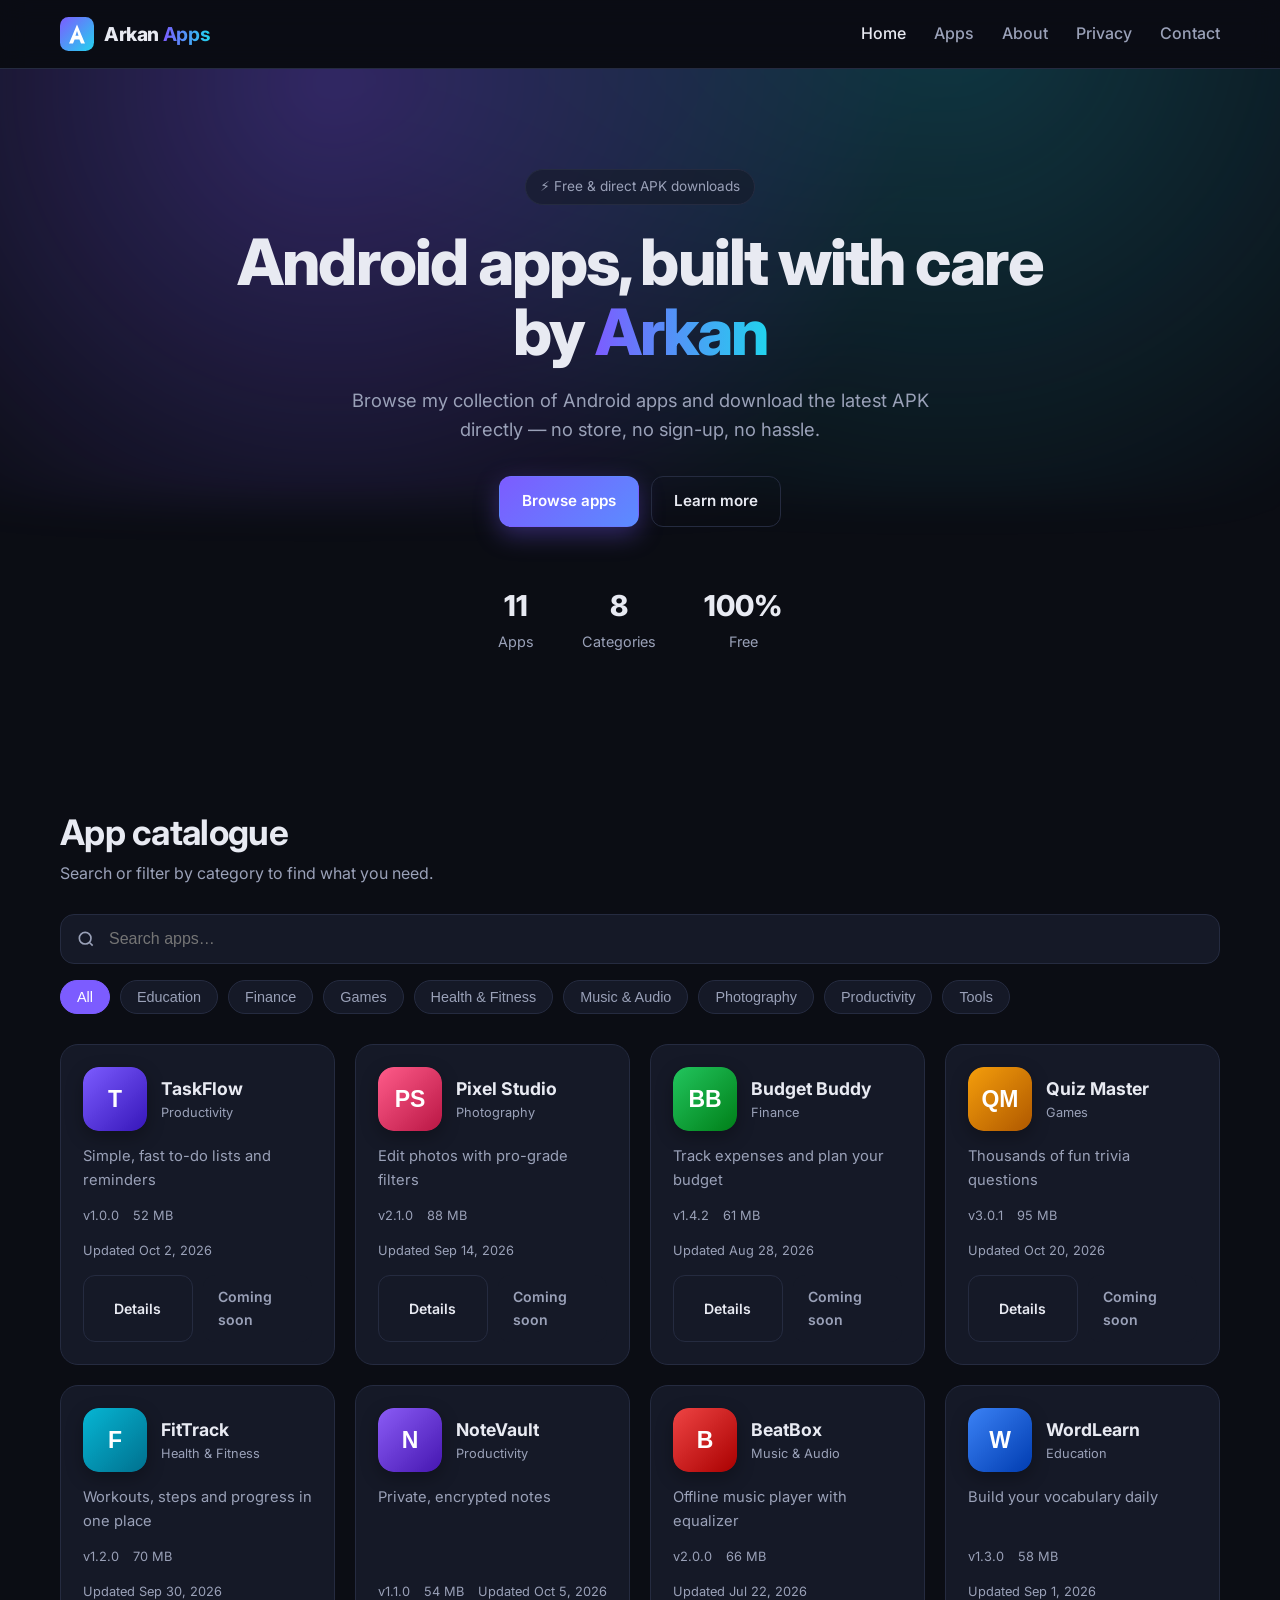
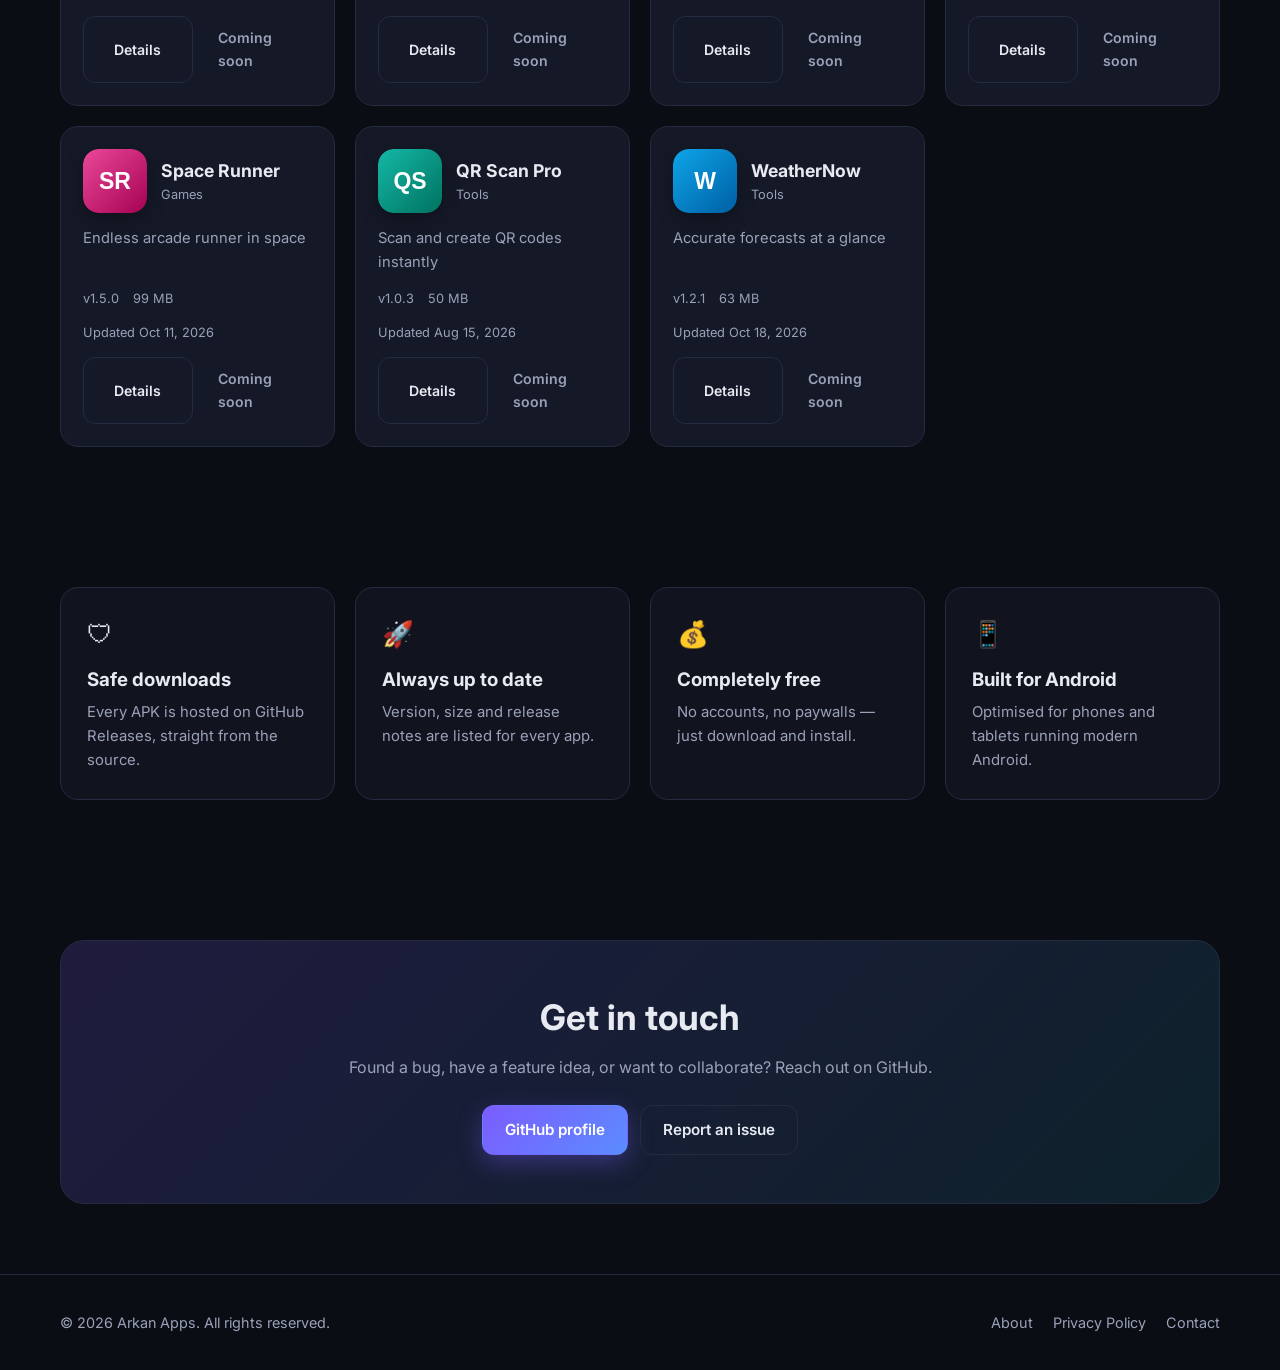
==== index.html @ 15592bda "Arkan Apps: initial GitHub Pages site Co-Authored-By: Claude Opus 5.5 <noreply@anthropic.com>" ====
<!DOCTYPE html>
<html lang="en">
<head>
  <meta charset="UTF-8">
  <meta name="viewport" content="width=device-width, initial-scale=1.0">
  <title>Arkan Apps — Download Android Apps (APK)</title>
  <meta name="description" content="Arkan Apps: download free Android apps directly as APK files. Productivity, games, tools, photography and more — safe downloads hosted on GitHub Releases.">
  <meta name="keywords" content="Android apps, APK download, Arkan Apps, free Android apps">
  <meta name="author" content="Arkan17">
  <meta name="theme-color" content="#0b0d14">
  <link rel="canonical" href="https://arkan17.github.io/">
  <meta property="og:type" content="website">
  <meta property="og:title" content="Arkan Apps — Download Android Apps">
  <meta property="og:description" content="Free Android apps, direct APK downloads.">
  <meta property="og:url" content="https://arkan17.github.io/">
  <meta property="og:image" content="https://arkan17.github.io/assets/og-image.svg">
  <meta name="twitter:card" content="summary_large_image">
  <link rel="icon" type="image/svg+xml" href="assets/favicon.svg">
  <link rel="preconnect" href="https://fonts.googleapis.com">
  <link rel="preconnect" href="https://fonts.gstatic.com" crossorigin>
  <link href="https://fonts.googleapis.com/css2?family=Inter:wght@400;500;600;700;800&display=swap" rel="stylesheet">
  <link rel="stylesheet" href="css/style.css">
  <script type="application/ld+json">
  {"@context":"https://schema.org","@type":"WebSite","name":"Arkan Apps","url":"https://arkan17.github.io/"}
  </script>
</head>
<body data-page="home">
  <header class="header">
    <nav class="container nav">
      <a class="logo" href="index.html"><img src="assets/favicon.svg" alt="" width="34" height="34"><span>Arkan <b>Apps</b></span></a>
      <button class="menu-btn" aria-label="Toggle menu" aria-expanded="false">&#9776;</button>
      <ul class="nav-links">
        <li><a href="index.html" class="active">Home</a></li>
        <li><a href="index.html#apps">Apps</a></li>
        <li><a href="about.html">About</a></li>
        <li><a href="privacy.html">Privacy</a></li>
        <li><a href="index.html#contact">Contact</a></li>
      </ul>
    </nav>
  </header>

  <main>
    <section class="hero">
      <div class="container">
        <span class="badge">&#9889; Free &amp; direct APK downloads</span>
        <h1>Android apps, built with care by <span class="grad">Arkan</span></h1>
        <p>Browse my collection of Android apps and download the latest APK directly — no store, no sign-up, no hassle.</p>
        <div class="hero-actions">
          <a class="btn btn-primary" href="#apps">Browse apps</a>
          <a class="btn btn-ghost" href="about.html">Learn more</a>
        </div>
        <div class="stats">
          <div class="stat"><strong id="stat-apps">10+</strong><span>Apps</span></div>
          <div class="stat"><strong id="stat-cats">—</strong><span>Categories</span></div>
          <div class="stat"><strong>100%</strong><span>Free</span></div>
        </div>
      </div>
    </section>

    <section id="apps">
      <div class="container">
        <div class="section-head">
          <div>
            <h2>App catalogue</h2>
            <p>Search or filter by category to find what you need.</p>
          </div>
        </div>
        <div class="toolbar">
          <label class="search">
            <svg width="20" height="20" viewBox="0 0 24 24" fill="none" stroke="currentColor" stroke-width="2"><circle cx="11" cy="11" r="7"/><path d="M20 20l-3.5-3.5"/></svg>
            <input id="search" type="search" placeholder="Search apps…" aria-label="Search apps" autocomplete="off">
          </label>
          <div class="chips" id="chips" role="group" aria-label="Categories"></div>
        </div>
        <div class="grid" id="app-grid"><div class="empty">Loading apps…</div></div>
      </div>
    </section>

    <section>
      <div class="container">
        <div class="features">
          <div class="feature"><div class="ico">&#128737;</div><h3>Safe downloads</h3><p>Every APK is hosted on GitHub Releases, straight from the source.</p></div>
          <div class="feature"><div class="ico">&#128640;</div><h3>Always up to date</h3><p>Version, size and release notes are listed for every app.</p></div>
          <div class="feature"><div class="ico">&#128176;</div><h3>Completely free</h3><p>No accounts, no paywalls — just download and install.</p></div>
          <div class="feature"><div class="ico">&#128241;</div><h3>Built for Android</h3><p>Optimised for phones and tablets running modern Android.</p></div>
        </div>
      </div>
    </section>

    <section id="contact">
      <div class="container">
        <div class="contact-box">
          <h2>Get in touch</h2>
          <p>Found a bug, have a feature idea, or want to collaborate? Reach out on GitHub.</p>
          <div class="hero-actions">
            <a class="btn btn-primary" href="https://github.com/Arkan17" target="_blank" rel="noopener">GitHub profile</a>
            <a class="btn btn-ghost" href="https://github.com/Arkan17/arkan17.github.io/issues" target="_blank" rel="noopener">Report an issue</a>
          </div>
        </div>
      </div>
    </section>
  </main>

  <footer class="footer">
    <div class="container">
      <span>&copy; <span id="year"></span> Arkan Apps. All rights reserved.</span>
      <nav><a href="about.html">About</a><a href="privacy.html">Privacy Policy</a><a href="index.html#contact">Contact</a></nav>
    </div>
  </footer>
  <script src="js/app.js"></script>
</body>
</html>
---- css/style.css ----
:root {
  --bg: #0b0d14;
  --bg-2: #11141f;
  --card: #151927;
  --card-hover: #1b2032;
  --border: #252b40;
  --text: #e8eaf2;
  --muted: #9aa1b8;
  --accent: #7c5cff;
  --accent-2: #22d3ee;
  --radius: 18px;
  --shadow: 0 10px 40px rgba(0, 0, 0, .35);
  --max: 1200px;
}

* { box-sizing: border-box; margin: 0; padding: 0; }
html { scroll-behavior: smooth; }
body {
  font-family: "Inter", system-ui, -apple-system, "Segoe UI", Roboto, sans-serif;
  background: var(--bg);
  color: var(--text);
  line-height: 1.6;
  -webkit-font-smoothing: antialiased;
  min-height: 100vh;
  display: flex;
  flex-direction: column;
}
main { flex: 1; }
a { color: inherit; text-decoration: none; }
img { max-width: 100%; display: block; }
.container { width: 100%; max-width: var(--max); margin: 0 auto; padding: 0 20px; }

/* ---------- Header ---------- */
.header {
  position: sticky; top: 0; z-index: 50;
  background: rgba(11, 13, 20, .75);
  backdrop-filter: blur(14px);
  border-bottom: 1px solid var(--border);
}
.nav { display: flex; align-items: center; justify-content: space-between; height: 68px; }
.logo { display: flex; align-items: center; gap: 10px; font-weight: 800; font-size: 1.2rem; letter-spacing: -.02em; }
.logo img { width: 34px; height: 34px; }
.logo span b { background: linear-gradient(90deg, var(--accent), var(--accent-2)); -webkit-background-clip: text; background-clip: text; color: transparent; }
.nav-links { display: flex; gap: 28px; list-style: none; }
.nav-links a { color: var(--muted); font-weight: 500; transition: color .2s; }
.nav-links a:hover, .nav-links a.active { color: var(--text); }
.menu-btn { display: none; background: none; border: 0; color: var(--text); font-size: 1.6rem; cursor: pointer; }

/* ---------- Buttons ---------- */
.btn {
  display: inline-flex; align-items: center; justify-content: center; gap: 8px;
  padding: 12px 22px; border-radius: 12px; font-weight: 600; font-size: .95rem;
  border: 1px solid transparent; cursor: pointer; transition: transform .2s, box-shadow .2s, background .2s;
}
.btn-primary { background: linear-gradient(135deg, var(--accent), #5b8cff); color: #fff; box-shadow: 0 8px 24px rgba(124, 92, 255, .35); }
.btn-primary:hover { transform: translateY(-2px); box-shadow: 0 12px 30px rgba(124, 92, 255, .5); }
.btn-ghost { background: transparent; border-color: var(--border); color: var(--text); }
.btn-ghost:hover { background: var(--card); }
.btn[aria-disabled="true"] { background: var(--card); color: var(--muted); box-shadow: none; cursor: not-allowed; transform: none; }

/* ---------- Hero ---------- */
.hero { position: relative; padding: 100px 0 80px; overflow: hidden; text-align: center; }
.hero::before {
  content: ""; position: absolute; inset: -40% -10% auto; height: 700px;
  background: radial-gradient(circle at 30% 40%, rgba(124, 92, 255, .35), transparent 50%),
              radial-gradient(circle at 70% 30%, rgba(34, 211, 238, .22), transparent 50%);
  filter: blur(20px); z-index: -1; animation: drift 14s ease-in-out infinite alternate;
}
@keyframes drift { to { transform: translate3d(0, 40px, 0) scale(1.08); } }
.badge { display: inline-block; padding: 6px 14px; border: 1px solid var(--border); border-radius: 999px; color: var(--muted); font-size: .85rem; margin-bottom: 22px; background: rgba(21, 25, 39, .6); }
.hero h1 { font-size: clamp(2.2rem, 5.5vw, 4rem); line-height: 1.1; letter-spacing: -.03em; font-weight: 800; max-width: 820px; margin: 0 auto 18px; }
.hero h1 .grad { background: linear-gradient(90deg, var(--accent), var(--accent-2)); -webkit-background-clip: text; background-clip: text; color: transparent; }
.hero p { color: var(--muted); font-size: 1.15rem; max-width: 620px; margin: 0 auto 32px; }
.hero-actions { display: flex; gap: 12px; justify-content: center; flex-wrap: wrap; }
.stats { display: flex; justify-content: center; gap: 48px; margin-top: 56px; flex-wrap: wrap; }
.stat strong { display: block; font-size: 1.8rem; font-weight: 800; }
.stat span { color: var(--muted); font-size: .9rem; }

/* ---------- Sections ---------- */
section { padding: 70px 0; }
.section-head { display: flex; align-items: end; justify-content: space-between; gap: 20px; margin-bottom: 28px; flex-wrap: wrap; }
.section-head h2 { font-size: clamp(1.6rem, 3vw, 2.2rem); letter-spacing: -.02em; }
.section-head p { color: var(--muted); }

/* ---------- Toolbar ---------- */
.toolbar { display: flex; flex-direction: column; gap: 16px; margin-bottom: 30px; }
.search { position: relative; }
.search input {
  width: 100%; padding: 15px 18px 15px 48px; border-radius: 14px; font-size: 1rem;
  background: var(--card); border: 1px solid var(--border); color: var(--text); outline: none; transition: border-color .2s, box-shadow .2s;
}
.search input:focus { border-color: var(--accent); box-shadow: 0 0 0 4px rgba(124, 92, 255, .18); }
.search svg { position: absolute; left: 16px; top: 50%; transform: translateY(-50%); color: var(--muted); }
.chips { display: flex; gap: 10px; flex-wrap: wrap; }
.chip {
  padding: 8px 16px; border-radius: 999px; border: 1px solid var(--border); background: var(--card);
  color: var(--muted); cursor: pointer; font-size: .9rem; font-weight: 500; transition: all .2s;
}
.chip:hover { color: var(--text); border-color: #3a4260; }
.chip.active { background: var(--accent); border-color: var(--accent); color: #fff; }

/* ---------- App grid ---------- */
.grid { display: grid; grid-template-columns: repeat(auto-fill, minmax(270px, 1fr)); gap: 20px; }
.card {
  background: var(--card); border: 1px solid var(--border); border-radius: var(--radius); padding: 22px;
  display: flex; flex-direction: column; gap: 14px; transition: transform .25s, background .25s, border-color .25s, box-shadow .25s;
  opacity: 0; transform: translateY(16px); animation: rise .5s forwards;
}
@keyframes rise { to { opacity: 1; transform: none; } }
.card:hover { transform: translateY(-4px); background: var(--card-hover); border-color: #343c58; box-shadow: var(--shadow); }
.card-top { display: flex; gap: 14px; align-items: center; }
.app-icon { width: 64px; height: 64px; border-radius: 16px; flex-shrink: 0; object-fit: cover; box-shadow: 0 6px 18px rgba(0, 0, 0, .3); }
.card h3 { font-size: 1.1rem; }
.cat { font-size: .8rem; color: var(--muted); }
.card p { color: var(--muted); font-size: .92rem; flex: 1; }
.meta { display: flex; gap: 14px; font-size: .8rem; color: var(--muted); flex-wrap: wrap; }
.meta span { display: inline-flex; align-items: center; gap: 5px; }
.card-actions { display: flex; gap: 10px; }
.card-actions .btn { flex: 1; padding: 10px 14px; font-size: .88rem; }
.empty { text-align: center; color: var(--muted); padding: 60px 0; grid-column: 1 / -1; }

/* ---------- Features strip ---------- */
.features { display: grid; grid-template-columns: repeat(auto-fit, minmax(230px, 1fr)); gap: 20px; }
.feature { background: var(--bg-2); border: 1px solid var(--border); border-radius: var(--radius); padding: 26px; }
.feature .ico { font-size: 1.6rem; margin-bottom: 10px; }
.feature h3 { margin-bottom: 6px; }
.feature p { color: var(--muted); font-size: .93rem; }

/* ---------- Contact ---------- */
.contact-box {
  background: linear-gradient(135deg, rgba(124, 92, 255, .18), rgba(34, 211, 238, .1));
  border: 1px solid var(--border); border-radius: 24px; padding: 48px; text-align: center;
}
.contact-box h2 { font-size: clamp(1.6rem, 3vw, 2.2rem); margin-bottom: 10px; }
.contact-box p { color: var(--muted); margin-bottom: 24px; }

/* ---------- App detail ---------- */
.detail-head { display: flex; gap: 28px; align-items: center; flex-wrap: wrap; padding: 60px 0 30px; }
.detail-head .app-icon { width: 120px; height: 120px; border-radius: 28px; }
.detail-head h1 { font-size: clamp(2rem, 4vw, 2.8rem); letter-spacing: -.02em; line-height: 1.15; }
.detail-head .tagline { color: var(--muted); font-size: 1.1rem; margin: 4px 0 16px; }
.info-grid { display: grid; grid-template-columns: repeat(auto-fit, minmax(150px, 1fr)); gap: 14px; margin: 10px 0 40px; }
.info { background: var(--card); border: 1px solid var(--border); border-radius: 14px; padding: 16px; }
.info small { color: var(--muted); display: block; font-size: .78rem; text-transform: uppercase; letter-spacing: .06em; }
.info strong { font-size: 1.05rem; }
.shots { display: flex; gap: 16px; overflow-x: auto; padding-bottom: 12px; scroll-snap-type: x mandatory; }
.shots::-webkit-scrollbar { height: 8px; }
.shots::-webkit-scrollbar-thumb { background: var(--border); border-radius: 8px; }
.shot { flex: 0 0 auto; width: 220px; aspect-ratio: 9 / 19; border-radius: 22px; border: 1px solid var(--border); overflow: hidden; scroll-snap-align: start; cursor: zoom-in; transition: transform .2s; }
.shot:hover { transform: scale(1.02); }
.shot img { width: 100%; height: 100%; object-fit: cover; }
.two-col { display: grid; grid-template-columns: 2fr 1fr; gap: 30px; margin-top: 40px; }
.panel { background: var(--card); border: 1px solid var(--border); border-radius: var(--radius); padding: 26px; }
.panel h2 { font-size: 1.25rem; margin-bottom: 12px; }
.panel p, .panel li { color: var(--muted); }
.panel ul { padding-left: 20px; display: grid; gap: 6px; }
.notice { margin-top: 16px; font-size: .85rem; color: var(--muted); }

/* ---------- Lightbox ---------- */
.lightbox { position: fixed; inset: 0; background: rgba(0, 0, 0, .85); display: none; align-items: center; justify-content: center; z-index: 100; padding: 20px; cursor: zoom-out; }
.lightbox.open { display: flex; }
.lightbox img { max-height: 90vh; border-radius: 20px; }

/* ---------- Prose pages ---------- */
.prose { max-width: 780px; padding: 60px 20px; }
.prose h1 { font-size: clamp(2rem, 4vw, 2.6rem); margin-bottom: 8px; letter-spacing: -.02em; }
.prose h2 { margin: 32px 0 10px; font-size: 1.3rem; }
.prose p, .prose li { color: var(--muted); margin-bottom: 10px; }
.prose ul { padding-left: 22px; }
.prose a { color: var(--accent-2); }

/* ---------- Footer ---------- */
.footer { border-top: 1px solid var(--border); padding: 36px 0; color: var(--muted); font-size: .9rem; }
.footer .container { display: flex; justify-content: space-between; gap: 16px; flex-wrap: wrap; }
.footer nav { display: flex; gap: 20px; }
.footer a:hover { color: var(--text); }

/* ---------- Responsive ---------- */
@media (max-width: 860px) {
  .two-col { grid-template-columns: 1fr; }
}
@media (max-width: 720px) {
  .menu-btn { display: block; }
  .nav-links {
    position: absolute; top: 68px; left: 0; right: 0; flex-direction: column; gap: 0;
    background: var(--bg-2); border-bottom: 1px solid var(--border); display: none;
  }
  .nav-links.open { display: flex; }
  .nav-links a { display: block; padding: 14px 20px; }
  .hero { padding: 70px 0 50px; }
  .stats { gap: 28px; }
  .contact-box { padding: 32px 20px; }
  .detail-head { padding-top: 36px; }
  .detail-head .app-icon { width: 92px; height: 92px; }
  .shot { width: 170px; }
}
@media (prefers-reduced-motion: reduce) {
  *, *::before { animation: none !important; transition: none !important; }
  .card { opacity: 1; transform: none; }
}
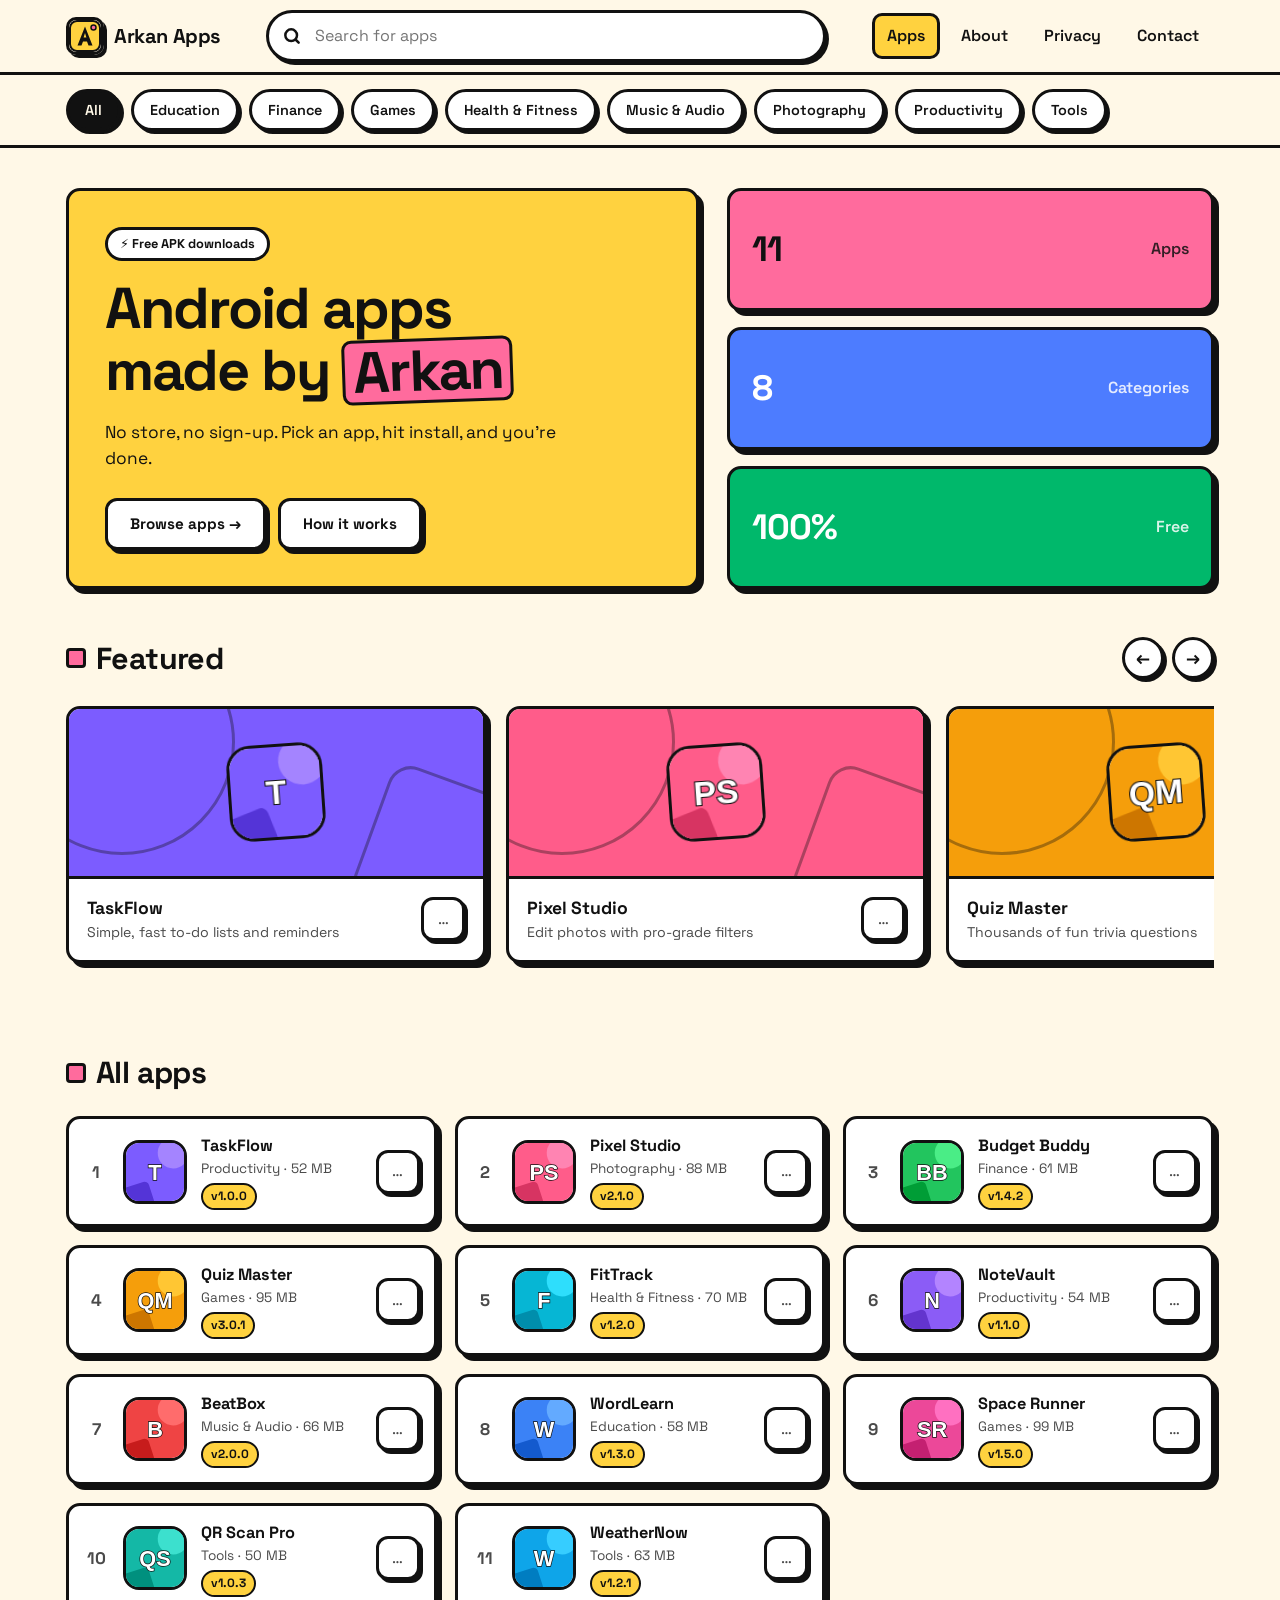
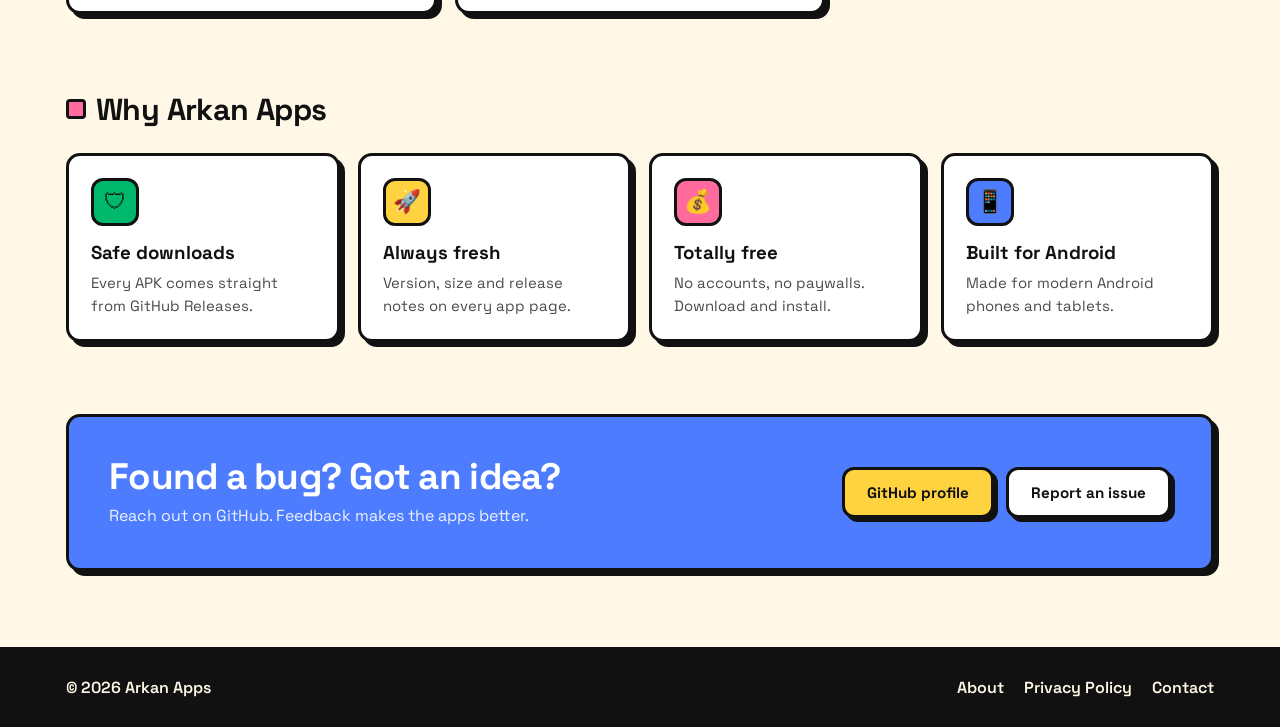
==== commit ef1b0a0a: "Redesign: neo-brutalist theme with Play Store style UX Co-Authored-By: Claude Opus 5.5 <noreply@anth" ====
--- a/index.html
+++ b/index.html
@@ -7,7 +7,7 @@
   <meta name="description" content="Arkan Apps: download free Android apps directly as APK files. Productivity, games, tools, photography and more — safe downloads hosted on GitHub Releases.">
   <meta name="keywords" content="Android apps, APK download, Arkan Apps, free Android apps">
   <meta name="author" content="Arkan17">
-  <meta name="theme-color" content="#0b0d14">
+  <meta name="theme-color" content="#fff8e7">
   <link rel="canonical" href="https://arkan17.github.io/">
   <meta property="og:type" content="website">
   <meta property="og:title" content="Arkan Apps — Download Android Apps">
@@ -18,83 +18,93 @@
   <link rel="icon" type="image/svg+xml" href="assets/favicon.svg">
   <link rel="preconnect" href="https://fonts.googleapis.com">
   <link rel="preconnect" href="https://fonts.gstatic.com" crossorigin>
-  <link href="https://fonts.googleapis.com/css2?family=Inter:wght@400;500;600;700;800&display=swap" rel="stylesheet">
+  <link href="https://fonts.googleapis.com/css2?family=Space+Grotesk:wght@400;500;600;700&display=swap" rel="stylesheet">
   <link rel="stylesheet" href="css/style.css">
   <script type="application/ld+json">
-  {"@context":"https://schema.org","@type":"WebSite","name":"Arkan Apps","url":"https://arkan17.github.io/"}
+  {"@context":"https://schema.org","@type":"WebSite","name":"Arkan Apps","url":"https://arkan17.github.io/","potentialAction":{"@type":"SearchAction","target":"https://arkan17.github.io/?q={search_term_string}","query-input":"required name=search_term_string"}}
   </script>
 </head>
 <body data-page="home">
-  <header class="header">
-    <nav class="container nav">
-      <a class="logo" href="index.html"><img src="assets/favicon.svg" alt="" width="34" height="34"><span>Arkan <b>Apps</b></span></a>
+  <header class="topbar">
+    <div class="container bar">
+      <a class="logo" href="index.html"><img src="assets/favicon.svg" alt="" width="38" height="38"><span>Arkan Apps</span></a>
+      <form class="search" id="search-form" action="index.html" role="search">
+        <svg width="20" height="20" viewBox="0 0 24 24" fill="none" stroke="currentColor" stroke-width="3" stroke-linecap="round" aria-hidden="true"><circle cx="11" cy="11" r="7"/><path d="M20 20l-3.5-3.5"/></svg>
+        <input id="search" name="q" type="search" placeholder="Search for apps" aria-label="Search apps" autocomplete="off">
+      </form>
       <button class="menu-btn" aria-label="Toggle menu" aria-expanded="false">&#9776;</button>
       <ul class="nav-links">
-        <li><a href="index.html" class="active">Home</a></li>
-        <li><a href="index.html#apps">Apps</a></li>
+        <li><a href="index.html" class="active">Apps</a></li>
         <li><a href="about.html">About</a></li>
         <li><a href="privacy.html">Privacy</a></li>
-        <li><a href="index.html#contact">Contact</a></li>
+        <li><a href="#contact">Contact</a></li>
       </ul>
-    </nav>
+    </div>
   </header>
 
+  <nav class="tabs" aria-label="Categories">
+    <div class="container"><div class="chips" id="chips"></div></div>
+  </nav>
+
   <main>
-    <section class="hero">
+    <section class="hero" data-promo>
+      <div class="container hero-inner">
+        <div class="hero-card box">
+          <span class="tag">&#9889; Free APK downloads</span>
+          <h1>Android apps<br>made by <mark>Arkan</mark></h1>
+          <p>No store, no sign-up. Pick an app, hit install, and you’re done.</p>
+          <div class="hero-actions">
+            <a class="btn" href="#apps">Browse apps &rarr;</a>
+            <a class="btn" href="about.html" style="background:#fff">How it works</a>
+          </div>
+        </div>
+        <div class="hero-stats">
+          <div class="stat box"><strong id="stat-apps">10+</strong><span>Apps</span></div>
+          <div class="stat box"><strong id="stat-cats">—</strong><span>Categories</span></div>
+          <div class="stat box"><strong>100%</strong><span>Free</span></div>
+        </div>
+      </div>
+    </section>
+
+    <section data-promo>
       <div class="container">
-        <span class="badge">&#9889; Free &amp; direct APK downloads</span>
-        <h1>Android apps, built with care by <span class="grad">Arkan</span></h1>
-        <p>Browse my collection of Android apps and download the latest APK directly — no store, no sign-up, no hassle.</p>
-        <div class="hero-actions">
-          <a class="btn btn-primary" href="#apps">Browse apps</a>
-          <a class="btn btn-ghost" href="about.html">Learn more</a>
+        <div class="section-head">
+          <h2>Featured</h2>
+          <div class="arrows"><button class="arrow" id="feat-prev" aria-label="Scroll left">&larr;</button><button class="arrow" id="feat-next" aria-label="Scroll right">&rarr;</button></div>
         </div>
-        <div class="stats">
-          <div class="stat"><strong id="stat-apps">10+</strong><span>Apps</span></div>
-          <div class="stat"><strong id="stat-cats">—</strong><span>Categories</span></div>
-          <div class="stat"><strong>100%</strong><span>Free</span></div>
-        </div>
+        <div class="rail" id="featured-rail"></div>
       </div>
     </section>
 
     <section id="apps">
       <div class="container">
-        <div class="section-head">
-          <div>
-            <h2>App catalogue</h2>
-            <p>Search or filter by category to find what you need.</p>
-          </div>
-        </div>
-        <div class="toolbar">
-          <label class="search">
-            <svg width="20" height="20" viewBox="0 0 24 24" fill="none" stroke="currentColor" stroke-width="2"><circle cx="11" cy="11" r="7"/><path d="M20 20l-3.5-3.5"/></svg>
-            <input id="search" type="search" placeholder="Search apps…" aria-label="Search apps" autocomplete="off">
-          </label>
-          <div class="chips" id="chips" role="group" aria-label="Categories"></div>
-        </div>
-        <div class="grid" id="app-grid"><div class="empty">Loading apps…</div></div>
+        <div class="section-head"><h2 id="list-title">All apps</h2></div>
+        <div class="list" id="app-grid"><div class="empty box">Loading apps…</div></div>
       </div>
     </section>
 
-    <section>
+    <section data-promo>
       <div class="container">
-        <div class="features">
-          <div class="feature"><div class="ico">&#128737;</div><h3>Safe downloads</h3><p>Every APK is hosted on GitHub Releases, straight from the source.</p></div>
-          <div class="feature"><div class="ico">&#128640;</div><h3>Always up to date</h3><p>Version, size and release notes are listed for every app.</p></div>
-          <div class="feature"><div class="ico">&#128176;</div><h3>Completely free</h3><p>No accounts, no paywalls — just download and install.</p></div>
-          <div class="feature"><div class="ico">&#128241;</div><h3>Built for Android</h3><p>Optimised for phones and tablets running modern Android.</p></div>
+        <div class="section-head"><h2>Why Arkan Apps</h2></div>
+        <div class="why">
+          <div class="box press"><div class="ico" style="background:var(--green)">&#128737;</div><h3>Safe downloads</h3><p>Every APK comes straight from GitHub Releases.</p></div>
+          <div class="box press"><div class="ico" style="background:var(--yellow)">&#128640;</div><h3>Always fresh</h3><p>Version, size and release notes on every app page.</p></div>
+          <div class="box press"><div class="ico" style="background:var(--pink)">&#128176;</div><h3>Totally free</h3><p>No accounts, no paywalls. Download and install.</p></div>
+          <div class="box press"><div class="ico" style="background:var(--blue)">&#128241;</div><h3>Built for Android</h3><p>Made for modern Android phones and tablets.</p></div>
         </div>
       </div>
     </section>
 
     <section id="contact">
       <div class="container">
-        <div class="contact-box">
-          <h2>Get in touch</h2>
-          <p>Found a bug, have a feature idea, or want to collaborate? Reach out on GitHub.</p>
+        <div class="cta box">
+          <div>
+            <h2>Found a bug? Got an idea?</h2>
+            <p>Reach out on GitHub. Feedback makes the apps better.</p>
+          </div>
           <div class="hero-actions">
-            <a class="btn btn-primary" href="https://github.com/Arkan17" target="_blank" rel="noopener">GitHub profile</a>
-            <a class="btn btn-ghost" href="https://github.com/Arkan17/arkan17.github.io/issues" target="_blank" rel="noopener">Report an issue</a>
+            <a class="btn btn-yellow" href="https://github.com/Arkan17" target="_blank" rel="noopener">GitHub profile</a>
+            <a class="btn" href="https://github.com/Arkan17/arkan17.github.io/issues" target="_blank" rel="noopener" style="background:#fff">Report an issue</a>
           </div>
         </div>
       </div>
@@ -103,7 +113,7 @@
 
   <footer class="footer">
     <div class="container">
-      <span>&copy; <span id="year"></span> Arkan Apps. All rights reserved.</span>
+      <span>&copy; <span id="year"></span> Arkan Apps</span>
       <nav><a href="about.html">About</a><a href="privacy.html">Privacy Policy</a><a href="index.html#contact">Contact</a></nav>
     </div>
   </footer>
--- a/css/style.css
+++ b/css/style.css
@@ -1,200 +1,258 @@
+/* =========================================================
+   Arkan Apps — Neo-Brutalist theme, Play Store style UX
+   Edit the tokens in :root to restyle the whole site.
+   ========================================================= */
 :root {
-  --bg: #0b0d14;
-  --bg-2: #11141f;
-  --card: #151927;
-  --card-hover: #1b2032;
-  --border: #252b40;
-  --text: #e8eaf2;
-  --muted: #9aa1b8;
-  --accent: #7c5cff;
-  --accent-2: #22d3ee;
-  --radius: 18px;
-  --shadow: 0 10px 40px rgba(0, 0, 0, .35);
-  --max: 1200px;
+  --bg: #fff8e7;          /* page background (cream) */
+  --surface: #ffffff;     /* cards */
+  --text: #111111;
+  --muted: #4a4a4a;
+  --line: #111111;        /* border colour */
+  --shadow-c: #111111;    /* hard shadow colour */
+  --yellow: #ffd23f;
+  --pink: #ff6b9d;
+  --blue: #4d7cff;
+  --green: #00b86b;       /* install button */
+  --bw: 3px;              /* border width */
+  --sh: 5px;              /* shadow offset */
+  --radius: 14px;
+  --max: 1180px;
+  color-scheme: light;
+}
+@media (prefers-color-scheme: dark) {
+  :root:not([data-theme="light"]) {
+    --bg: #141414; --surface: #1f1f1f; --text: #f4f4f4; --muted: #b5b5b5;
+    --line: #f4f4f4; --shadow-c: #000000; color-scheme: dark;
+  }
+}
+:root[data-theme="dark"] {
+  --bg: #141414; --surface: #1f1f1f; --text: #f4f4f4; --muted: #b5b5b5;
+  --line: #f4f4f4; --shadow-c: #000000; color-scheme: dark;
 }
 
 * { box-sizing: border-box; margin: 0; padding: 0; }
 html { scroll-behavior: smooth; }
 body {
-  font-family: "Inter", system-ui, -apple-system, "Segoe UI", Roboto, sans-serif;
-  background: var(--bg);
-  color: var(--text);
-  line-height: 1.6;
+  font-family: "Space Grotesk", system-ui, "Segoe UI", Roboto, sans-serif;
+  background: var(--bg); color: var(--text); line-height: 1.55;
+  min-height: 100vh; display: flex; flex-direction: column;
   -webkit-font-smoothing: antialiased;
-  min-height: 100vh;
-  display: flex;
-  flex-direction: column;
 }
 main { flex: 1; }
 a { color: inherit; text-decoration: none; }
 img { max-width: 100%; display: block; }
-.container { width: 100%; max-width: var(--max); margin: 0 auto; padding: 0 20px; }
-
-/* ---------- Header ---------- */
-.header {
-  position: sticky; top: 0; z-index: 50;
-  background: rgba(11, 13, 20, .75);
-  backdrop-filter: blur(14px);
-  border-bottom: 1px solid var(--border);
-}
-.nav { display: flex; align-items: center; justify-content: space-between; height: 68px; }
-.logo { display: flex; align-items: center; gap: 10px; font-weight: 800; font-size: 1.2rem; letter-spacing: -.02em; }
-.logo img { width: 34px; height: 34px; }
-.logo span b { background: linear-gradient(90deg, var(--accent), var(--accent-2)); -webkit-background-clip: text; background-clip: text; color: transparent; }
-.nav-links { display: flex; gap: 28px; list-style: none; }
-.nav-links a { color: var(--muted); font-weight: 500; transition: color .2s; }
-.nav-links a:hover, .nav-links a.active { color: var(--text); }
-.menu-btn { display: none; background: none; border: 0; color: var(--text); font-size: 1.6rem; cursor: pointer; }
-
-/* ---------- Buttons ---------- */
+button { font: inherit; color: inherit; }
+.container { width: 100%; max-width: var(--max); margin: 0 auto; padding: 0 16px; }
+
+/* ---------- Brutal primitives ---------- */
+.box {
+  background: var(--surface); border: var(--bw) solid var(--line);
+  border-radius: var(--radius); box-shadow: var(--sh) var(--sh) 0 var(--shadow-c);
+}
+.press { transition: transform .12s ease, box-shadow .12s ease; }
+.press:hover { transform: translate(-2px, -2px); box-shadow: calc(var(--sh) + 2px) calc(var(--sh) + 2px) 0 var(--shadow-c); }
+.press:active { transform: translate(var(--sh), var(--sh)); box-shadow: 0 0 0 var(--shadow-c); }
+
 .btn {
   display: inline-flex; align-items: center; justify-content: center; gap: 8px;
-  padding: 12px 22px; border-radius: 12px; font-weight: 600; font-size: .95rem;
-  border: 1px solid transparent; cursor: pointer; transition: transform .2s, box-shadow .2s, background .2s;
-}
-.btn-primary { background: linear-gradient(135deg, var(--accent), #5b8cff); color: #fff; box-shadow: 0 8px 24px rgba(124, 92, 255, .35); }
-.btn-primary:hover { transform: translateY(-2px); box-shadow: 0 12px 30px rgba(124, 92, 255, .5); }
-.btn-ghost { background: transparent; border-color: var(--border); color: var(--text); }
-.btn-ghost:hover { background: var(--card); }
-.btn[aria-disabled="true"] { background: var(--card); color: var(--muted); box-shadow: none; cursor: not-allowed; transform: none; }
+  padding: 11px 22px; font-weight: 700; font-size: .95rem; cursor: pointer;
+  border: var(--bw) solid var(--line); border-radius: 12px; background: var(--surface);
+  box-shadow: 4px 4px 0 var(--shadow-c); transition: transform .12s, box-shadow .12s;
+  white-space: nowrap;
+}
+.btn:hover { transform: translate(-2px, -2px); box-shadow: 6px 6px 0 var(--shadow-c); }
+.btn:active { transform: translate(4px, 4px); box-shadow: 0 0 0 var(--shadow-c); }
+.btn-install { background: var(--green); color: #fff; border-color: var(--line); }
+.btn-yellow { background: var(--yellow); color: #111; }
+.btn[aria-disabled="true"] { background: var(--surface); color: var(--muted); cursor: not-allowed; box-shadow: 2px 2px 0 var(--shadow-c); transform: none; }
+
+/* ---------- Top bar ---------- */
+.topbar { position: sticky; top: 0; z-index: 50; background: var(--bg); border-bottom: var(--bw) solid var(--line); }
+.bar { display: grid; grid-template-columns: auto 1fr auto; align-items: center; gap: 20px; height: 72px; }
+.logo { display: flex; align-items: center; gap: 10px; font-weight: 700; font-size: 1.25rem; letter-spacing: -.02em; }
+.logo img { width: 38px; height: 38px; border: var(--bw) solid var(--line); border-radius: 10px; box-shadow: 3px 3px 0 var(--shadow-c); }
+.search { position: relative; max-width: 560px; width: 100%; justify-self: center; }
+.search input {
+  width: 100%; padding: 11px 16px 11px 46px; font: inherit; font-size: 1rem; color: var(--text);
+  background: var(--surface); border: var(--bw) solid var(--line); border-radius: 999px; outline: none;
+  box-shadow: 3px 3px 0 var(--shadow-c); transition: box-shadow .12s;
+}
+.search input:focus { box-shadow: 5px 5px 0 var(--blue); }
+.search svg { position: absolute; left: 16px; top: 50%; transform: translateY(-50%); pointer-events: none; }
+.nav-links { display: flex; gap: 6px; list-style: none; }
+.nav-links a { display: block; padding: 8px 12px; font-weight: 600; border: var(--bw) solid transparent; border-radius: 10px; }
+.nav-links a:hover { border-color: var(--line); background: var(--surface); }
+.nav-links a.active { background: var(--yellow); border-color: var(--line); color: #111; }
+.menu-btn { display: none; width: 44px; height: 44px; border: var(--bw) solid var(--line); border-radius: 10px; background: var(--surface); font-size: 1.3rem; cursor: pointer; box-shadow: 3px 3px 0 var(--shadow-c); }
+
+/* ---------- Category tabs ---------- */
+.tabs { border-bottom: var(--bw) solid var(--line); background: var(--bg); position: sticky; top: 72px; z-index: 40; }
+.chips { display: flex; gap: 10px; overflow-x: auto; padding: 14px 0; scrollbar-width: none; }
+.chips::-webkit-scrollbar { display: none; }
+.chip {
+  flex: 0 0 auto; padding: 7px 16px; font-weight: 600; font-size: .9rem; cursor: pointer;
+  background: var(--surface); border: var(--bw) solid var(--line); border-radius: 999px;
+  box-shadow: 3px 3px 0 var(--shadow-c); transition: transform .12s, box-shadow .12s, background .12s;
+}
+.chip:hover { transform: translate(-1px, -1px); box-shadow: 4px 4px 0 var(--shadow-c); }
+.chip.active { background: var(--text); color: var(--bg); }
 
 /* ---------- Hero ---------- */
-.hero { position: relative; padding: 100px 0 80px; overflow: hidden; text-align: center; }
-.hero::before {
-  content: ""; position: absolute; inset: -40% -10% auto; height: 700px;
-  background: radial-gradient(circle at 30% 40%, rgba(124, 92, 255, .35), transparent 50%),
-              radial-gradient(circle at 70% 30%, rgba(34, 211, 238, .22), transparent 50%);
-  filter: blur(20px); z-index: -1; animation: drift 14s ease-in-out infinite alternate;
-}
-@keyframes drift { to { transform: translate3d(0, 40px, 0) scale(1.08); } }
-.badge { display: inline-block; padding: 6px 14px; border: 1px solid var(--border); border-radius: 999px; color: var(--muted); font-size: .85rem; margin-bottom: 22px; background: rgba(21, 25, 39, .6); }
-.hero h1 { font-size: clamp(2.2rem, 5.5vw, 4rem); line-height: 1.1; letter-spacing: -.03em; font-weight: 800; max-width: 820px; margin: 0 auto 18px; }
-.hero h1 .grad { background: linear-gradient(90deg, var(--accent), var(--accent-2)); -webkit-background-clip: text; background-clip: text; color: transparent; }
-.hero p { color: var(--muted); font-size: 1.15rem; max-width: 620px; margin: 0 auto 32px; }
-.hero-actions { display: flex; gap: 12px; justify-content: center; flex-wrap: wrap; }
-.stats { display: flex; justify-content: center; gap: 48px; margin-top: 56px; flex-wrap: wrap; }
-.stat strong { display: block; font-size: 1.8rem; font-weight: 800; }
-.stat span { color: var(--muted); font-size: .9rem; }
+.hero { padding: 40px 0 10px; }
+.hero-inner { display: grid; grid-template-columns: 1.3fr 1fr; gap: 28px; align-items: stretch; }
+.hero-card { padding: 36px; background: var(--yellow); color: #111; position: relative; overflow: hidden; }
+.hero-card .tag { display: inline-block; background: #fff; border: var(--bw) solid #111; border-radius: 999px; padding: 4px 12px; font-weight: 700; font-size: .8rem; margin-bottom: 18px; }
+.hero-card h1 { font-size: clamp(2.1rem, 5vw, 3.6rem); line-height: 1.02; letter-spacing: -.035em; font-weight: 700; margin-bottom: 16px; }
+.hero-card h1 mark { background: var(--pink); color: #111; padding: 0 8px; border: var(--bw) solid #111; border-radius: 10px; display: inline-block; transform: rotate(-2deg); }
+.hero-card p { font-size: 1.08rem; max-width: 460px; margin-bottom: 26px; }
+.hero-actions { display: flex; gap: 12px; flex-wrap: wrap; }
+.hero-card .btn { border-color: #111; box-shadow: 4px 4px 0 #111; }
+.hero-stats { display: grid; grid-template-rows: repeat(3, 1fr); gap: 16px; }
+.stat { padding: 18px 22px; display: flex; align-items: center; justify-content: space-between; }
+.stat strong { font-size: 2.2rem; font-weight: 700; letter-spacing: -.03em; }
+.stat span { font-weight: 600; color: var(--muted); }
+.stat:nth-child(1) { background: var(--pink); color: #111; }
+.stat:nth-child(2) { background: var(--blue); color: #fff; }
+.stat:nth-child(3) { background: var(--green); color: #fff; }
+.stat:nth-child(n) span { color: inherit; opacity: .85; }
 
 /* ---------- Sections ---------- */
-section { padding: 70px 0; }
-.section-head { display: flex; align-items: end; justify-content: space-between; gap: 20px; margin-bottom: 28px; flex-wrap: wrap; }
-.section-head h2 { font-size: clamp(1.6rem, 3vw, 2.2rem); letter-spacing: -.02em; }
-.section-head p { color: var(--muted); }
-
-/* ---------- Toolbar ---------- */
-.toolbar { display: flex; flex-direction: column; gap: 16px; margin-bottom: 30px; }
-.search { position: relative; }
-.search input {
-  width: 100%; padding: 15px 18px 15px 48px; border-radius: 14px; font-size: 1rem;
-  background: var(--card); border: 1px solid var(--border); color: var(--text); outline: none; transition: border-color .2s, box-shadow .2s;
-}
-.search input:focus { border-color: var(--accent); box-shadow: 0 0 0 4px rgba(124, 92, 255, .18); }
-.search svg { position: absolute; left: 16px; top: 50%; transform: translateY(-50%); color: var(--muted); }
-.chips { display: flex; gap: 10px; flex-wrap: wrap; }
-.chip {
-  padding: 8px 16px; border-radius: 999px; border: 1px solid var(--border); background: var(--card);
-  color: var(--muted); cursor: pointer; font-size: .9rem; font-weight: 500; transition: all .2s;
-}
-.chip:hover { color: var(--text); border-color: #3a4260; }
-.chip.active { background: var(--accent); border-color: var(--accent); color: #fff; }
-
-/* ---------- App grid ---------- */
-.grid { display: grid; grid-template-columns: repeat(auto-fill, minmax(270px, 1fr)); gap: 20px; }
-.card {
-  background: var(--card); border: 1px solid var(--border); border-radius: var(--radius); padding: 22px;
-  display: flex; flex-direction: column; gap: 14px; transition: transform .25s, background .25s, border-color .25s, box-shadow .25s;
-  opacity: 0; transform: translateY(16px); animation: rise .5s forwards;
-}
-@keyframes rise { to { opacity: 1; transform: none; } }
-.card:hover { transform: translateY(-4px); background: var(--card-hover); border-color: #343c58; box-shadow: var(--shadow); }
-.card-top { display: flex; gap: 14px; align-items: center; }
-.app-icon { width: 64px; height: 64px; border-radius: 16px; flex-shrink: 0; object-fit: cover; box-shadow: 0 6px 18px rgba(0, 0, 0, .3); }
-.card h3 { font-size: 1.1rem; }
-.cat { font-size: .8rem; color: var(--muted); }
-.card p { color: var(--muted); font-size: .92rem; flex: 1; }
-.meta { display: flex; gap: 14px; font-size: .8rem; color: var(--muted); flex-wrap: wrap; }
-.meta span { display: inline-flex; align-items: center; gap: 5px; }
-.card-actions { display: flex; gap: 10px; }
-.card-actions .btn { flex: 1; padding: 10px 14px; font-size: .88rem; }
-.empty { text-align: center; color: var(--muted); padding: 60px 0; grid-column: 1 / -1; }
-
-/* ---------- Features strip ---------- */
-.features { display: grid; grid-template-columns: repeat(auto-fit, minmax(230px, 1fr)); gap: 20px; }
-.feature { background: var(--bg-2); border: 1px solid var(--border); border-radius: var(--radius); padding: 26px; }
-.feature .ico { font-size: 1.6rem; margin-bottom: 10px; }
-.feature h3 { margin-bottom: 6px; }
-.feature p { color: var(--muted); font-size: .93rem; }
+section { padding: 36px 0; }
+.section-head { display: flex; align-items: center; justify-content: space-between; gap: 16px; margin-bottom: 20px; }
+.section-head h2 { font-size: clamp(1.4rem, 2.6vw, 1.9rem); letter-spacing: -.02em; display: flex; align-items: center; gap: 10px; }
+.section-head h2::before { content: ""; width: 14px; height: 14px; background: var(--pink); border: var(--bw) solid var(--line); border-radius: 4px; }
+.arrows { display: flex; gap: 8px; }
+.arrow { width: 42px; height: 42px; border: var(--bw) solid var(--line); border-radius: 50%; background: var(--surface); cursor: pointer; font-size: 1.1rem; font-weight: 700; box-shadow: 3px 3px 0 var(--shadow-c); transition: transform .12s, box-shadow .12s; }
+.arrow:active { transform: translate(3px, 3px); box-shadow: none; }
+
+/* ---------- Featured carousel ---------- */
+.rail { display: flex; gap: 20px; overflow-x: auto; scroll-snap-type: x mandatory; padding: 4px 8px 14px 4px; scrollbar-width: none; }
+.rail::-webkit-scrollbar { display: none; }
+.feat { flex: 0 0 min(420px, 85%); scroll-snap-align: start; overflow: hidden; display: flex; flex-direction: column; }
+.feat-banner { height: 170px; display: flex; align-items: center; justify-content: center; border-bottom: var(--bw) solid var(--line); position: relative; overflow: hidden; }
+.feat-banner::before, .feat-banner::after { content: ""; position: absolute; border: var(--bw) solid #111; border-radius: 50%; opacity: .35; }
+.feat-banner::before { width: 220px; height: 220px; left: -60px; top: -80px; }
+.feat-banner::after { width: 140px; height: 140px; right: -30px; bottom: -50px; border-radius: 24px; transform: rotate(20deg); }
+.feat-banner .app-icon { width: 96px; height: 96px; border-radius: 24px; position: relative; z-index: 1; transform: rotate(-4deg); }
+.feat-body { display: flex; align-items: center; gap: 14px; padding: 16px 18px; }
+.feat-body .info { flex: 1; min-width: 0; }
+.feat-body h3 { font-size: 1.1rem; }
+.feat-body p { color: var(--muted); font-size: .88rem; white-space: nowrap; overflow: hidden; text-overflow: ellipsis; }
+
+/* ---------- App list (Top charts style) ---------- */
+.list { display: grid; grid-template-columns: repeat(auto-fill, minmax(330px, 1fr)); gap: 18px; }
+.row { display: flex; align-items: center; gap: 14px; padding: 14px; animation: pop .35s both; }
+@keyframes pop { from { opacity: 0; transform: translateY(10px); } }
+.rank { font-weight: 700; font-size: 1.05rem; width: 26px; text-align: center; color: var(--muted); }
+.app-icon { width: 64px; height: 64px; border-radius: 16px; flex-shrink: 0; border: var(--bw) solid var(--line); object-fit: cover; background: var(--surface); }
+.row .info { flex: 1; min-width: 0; }
+.row h3 { font-size: 1.02rem; white-space: nowrap; overflow: hidden; text-overflow: ellipsis; }
+.sub { color: var(--muted); font-size: .85rem; }
+.pill { display: inline-block; font-size: .75rem; font-weight: 700; padding: 2px 8px; border: 2px solid var(--line); border-radius: 999px; background: var(--yellow); color: #111; margin-top: 4px; }
+.get { width: 44px; height: 44px; flex-shrink: 0; display: grid; place-items: center; border: var(--bw) solid var(--line); border-radius: 12px; background: var(--green); color: #fff; box-shadow: 3px 3px 0 var(--shadow-c); transition: transform .12s, box-shadow .12s; }
+.get:hover { transform: translate(-1px, -1px); box-shadow: 4px 4px 0 var(--shadow-c); }
+.get:active { transform: translate(3px, 3px); box-shadow: none; }
+.get[aria-disabled="true"] { background: var(--surface); color: var(--muted); }
+.empty { text-align: center; padding: 50px 20px; grid-column: 1 / -1; font-weight: 600; }
+
+/* ---------- Why section ---------- */
+.why { display: grid; grid-template-columns: repeat(auto-fit, minmax(220px, 1fr)); gap: 18px; }
+.why .box { padding: 22px; }
+.why .ico { width: 48px; height: 48px; display: grid; place-items: center; font-size: 1.4rem; border: var(--bw) solid var(--line); border-radius: 12px; margin-bottom: 12px; color: #111; }
+.why h3 { margin-bottom: 4px; }
+.why p { color: var(--muted); font-size: .93rem; }
 
 /* ---------- Contact ---------- */
-.contact-box {
-  background: linear-gradient(135deg, rgba(124, 92, 255, .18), rgba(34, 211, 238, .1));
-  border: 1px solid var(--border); border-radius: 24px; padding: 48px; text-align: center;
-}
-.contact-box h2 { font-size: clamp(1.6rem, 3vw, 2.2rem); margin-bottom: 10px; }
-.contact-box p { color: var(--muted); margin-bottom: 24px; }
-
-/* ---------- App detail ---------- */
-.detail-head { display: flex; gap: 28px; align-items: center; flex-wrap: wrap; padding: 60px 0 30px; }
-.detail-head .app-icon { width: 120px; height: 120px; border-radius: 28px; }
-.detail-head h1 { font-size: clamp(2rem, 4vw, 2.8rem); letter-spacing: -.02em; line-height: 1.15; }
-.detail-head .tagline { color: var(--muted); font-size: 1.1rem; margin: 4px 0 16px; }
-.info-grid { display: grid; grid-template-columns: repeat(auto-fit, minmax(150px, 1fr)); gap: 14px; margin: 10px 0 40px; }
-.info { background: var(--card); border: 1px solid var(--border); border-radius: 14px; padding: 16px; }
-.info small { color: var(--muted); display: block; font-size: .78rem; text-transform: uppercase; letter-spacing: .06em; }
-.info strong { font-size: 1.05rem; }
-.shots { display: flex; gap: 16px; overflow-x: auto; padding-bottom: 12px; scroll-snap-type: x mandatory; }
-.shots::-webkit-scrollbar { height: 8px; }
-.shots::-webkit-scrollbar-thumb { background: var(--border); border-radius: 8px; }
-.shot { flex: 0 0 auto; width: 220px; aspect-ratio: 9 / 19; border-radius: 22px; border: 1px solid var(--border); overflow: hidden; scroll-snap-align: start; cursor: zoom-in; transition: transform .2s; }
-.shot:hover { transform: scale(1.02); }
+.cta { padding: 40px; background: var(--blue); color: #fff; display: flex; align-items: center; justify-content: space-between; gap: 24px; flex-wrap: wrap; }
+.cta h2 { font-size: clamp(1.6rem, 3vw, 2.3rem); letter-spacing: -.02em; line-height: 1.1; }
+.cta p { opacity: .9; margin-top: 6px; }
+.cta .btn { color: #111; border-color: #111; box-shadow: 4px 4px 0 #111; }
+
+/* ---------- Detail page (Play Store layout) ---------- */
+.crumbs { padding: 22px 0 0; font-weight: 600; font-size: .9rem; }
+.crumbs a { text-decoration: underline; text-decoration-thickness: 2px; text-underline-offset: 3px; }
+.d-head { display: flex; gap: 24px; align-items: center; padding: 26px 0 22px; }
+.d-head .app-icon { width: 112px; height: 112px; border-radius: 28px; box-shadow: var(--sh) var(--sh) 0 var(--shadow-c); }
+.d-head h1 { font-size: clamp(1.8rem, 4vw, 2.8rem); line-height: 1.08; letter-spacing: -.03em; }
+.dev { font-weight: 700; color: var(--green); }
+.d-head .sub { margin-top: 2px; }
+.d-stats { display: flex; overflow-x: auto; margin-bottom: 22px; }
+.d-stats > div { flex: 1 0 120px; padding: 14px 10px; text-align: center; border-right: var(--bw) solid var(--line); }
+.d-stats > div:last-child { border-right: 0; }
+.d-stats strong { display: block; font-size: 1.05rem; }
+.d-stats small { color: var(--muted); font-size: .8rem; font-weight: 600; }
+.d-actions { display: flex; gap: 12px; margin-bottom: 34px; flex-wrap: wrap; }
+.d-actions .btn-install { min-width: 220px; padding: 14px 28px; font-size: 1rem; }
+.shots { display: flex; gap: 16px; overflow-x: auto; padding: 4px 8px 16px 4px; scroll-snap-type: x mandatory; }
+.shot { flex: 0 0 auto; width: 210px; aspect-ratio: 9 / 19; overflow: hidden; scroll-snap-align: start; cursor: zoom-in; padding: 0; }
 .shot img { width: 100%; height: 100%; object-fit: cover; }
-.two-col { display: grid; grid-template-columns: 2fr 1fr; gap: 30px; margin-top: 40px; }
-.panel { background: var(--card); border: 1px solid var(--border); border-radius: var(--radius); padding: 26px; }
-.panel h2 { font-size: 1.25rem; margin-bottom: 12px; }
-.panel p, .panel li { color: var(--muted); }
-.panel ul { padding-left: 20px; display: grid; gap: 6px; }
-.notice { margin-top: 16px; font-size: .85rem; color: var(--muted); }
-
-/* ---------- Lightbox ---------- */
+.d-grid { display: grid; grid-template-columns: 1.6fr 1fr; gap: 24px; margin-top: 18px; align-items: start; }
+.d-col { display: grid; gap: 24px; }
+.panel { padding: 24px; }
+.panel h2 { font-size: 1.25rem; margin-bottom: 10px; }
+.panel p { color: var(--muted); }
+.feature-list { list-style: none; display: grid; gap: 8px; margin-top: 14px; }
+.feature-list li { display: flex; gap: 10px; align-items: flex-start; font-weight: 500; }
+.feature-list li::before { content: "✓"; flex-shrink: 0; width: 22px; height: 22px; display: grid; place-items: center; font-size: .8rem; font-weight: 700; background: var(--green); color: #fff; border: 2px solid var(--line); border-radius: 6px; }
+.tags { display: flex; gap: 8px; flex-wrap: wrap; margin-top: 16px; }
+.info-table { width: 100%; border-collapse: collapse; }
+.info-table td { padding: 9px 0; border-bottom: 2px dashed var(--line); }
+.info-table tr:last-child td { border-bottom: 0; }
+.info-table td:first-child { color: var(--muted); font-weight: 600; }
+.info-table td:last-child { text-align: right; font-weight: 700; }
+.note { background: var(--yellow); color: #111; }
+.note p { color: #111; }
+.mini { flex: 0 0 150px; padding: 14px; display: flex; flex-direction: column; gap: 8px; scroll-snap-align: start; }
+.mini .app-icon { width: 100%; height: auto; aspect-ratio: 1; border-radius: 20px; }
+.mini h3 { font-size: .95rem; white-space: nowrap; overflow: hidden; text-overflow: ellipsis; }
+
+/* ---------- Lightbox & toast ---------- */
 .lightbox { position: fixed; inset: 0; background: rgba(0, 0, 0, .85); display: none; align-items: center; justify-content: center; z-index: 100; padding: 20px; cursor: zoom-out; }
 .lightbox.open { display: flex; }
-.lightbox img { max-height: 90vh; border-radius: 20px; }
+.lightbox img { max-height: 90vh; border: var(--bw) solid #fff; border-radius: 20px; }
+.toast { position: fixed; left: 50%; bottom: 24px; transform: translate(-50%, 120px); z-index: 120; padding: 12px 20px; font-weight: 700; background: var(--yellow); color: #111; border: var(--bw) solid #111; border-radius: 12px; box-shadow: 4px 4px 0 #111; transition: transform .25s; }
+.toast.show { transform: translate(-50%, 0); }
 
 /* ---------- Prose pages ---------- */
-.prose { max-width: 780px; padding: 60px 20px; }
-.prose h1 { font-size: clamp(2rem, 4vw, 2.6rem); margin-bottom: 8px; letter-spacing: -.02em; }
-.prose h2 { margin: 32px 0 10px; font-size: 1.3rem; }
-.prose p, .prose li { color: var(--muted); margin-bottom: 10px; }
+.prose { max-width: 820px; padding: 40px 16px 20px; }
+.prose .box { padding: clamp(22px, 4vw, 40px); }
+.prose h1 { font-size: clamp(2rem, 4.5vw, 3rem); letter-spacing: -.03em; line-height: 1.05; margin-bottom: 10px; }
+.prose h2 { margin: 28px 0 8px; font-size: 1.3rem; display: inline-block; background: var(--yellow); color: #111; padding: 2px 10px; border: var(--bw) solid var(--line); border-radius: 8px; }
+.prose p, .prose li { margin-bottom: 10px; }
 .prose ul { padding-left: 22px; }
-.prose a { color: var(--accent-2); }
+.prose a { font-weight: 700; text-decoration: underline; text-decoration-thickness: 2px; text-underline-offset: 3px; }
 
 /* ---------- Footer ---------- */
-.footer { border-top: 1px solid var(--border); padding: 36px 0; color: var(--muted); font-size: .9rem; }
+.footer { border-top: var(--bw) solid var(--line); margin-top: 40px; padding: 26px 0; font-weight: 600; background: var(--text); color: var(--bg); }
 .footer .container { display: flex; justify-content: space-between; gap: 16px; flex-wrap: wrap; }
-.footer nav { display: flex; gap: 20px; }
-.footer a:hover { color: var(--text); }
+.footer nav { display: flex; gap: 20px; flex-wrap: wrap; }
+.footer a:hover { text-decoration: underline; text-underline-offset: 3px; }
 
 /* ---------- Responsive ---------- */
-@media (max-width: 860px) {
-  .two-col { grid-template-columns: 1fr; }
-}
-@media (max-width: 720px) {
+@media (max-width: 900px) {
+  .hero-inner, .d-grid { grid-template-columns: 1fr; }
+  .hero-stats { grid-template-columns: repeat(3, 1fr); grid-template-rows: none; }
+  .stat { flex-direction: column; align-items: flex-start; padding: 14px; }
+  .stat strong { font-size: 1.6rem; }
+}
+@media (max-width: 760px) {
+  .bar { grid-template-columns: 1fr auto; height: auto; padding: 12px 16px; gap: 12px; }
+  .search { grid-column: 1 / -1; grid-row: 2; max-width: none; }
   .menu-btn { display: block; }
-  .nav-links {
-    position: absolute; top: 68px; left: 0; right: 0; flex-direction: column; gap: 0;
-    background: var(--bg-2); border-bottom: 1px solid var(--border); display: none;
-  }
+  .nav-links { display: none; position: absolute; top: 100%; left: 0; right: 0; flex-direction: column; gap: 0; padding: 10px 16px 16px; background: var(--bg); border-bottom: var(--bw) solid var(--line); }
   .nav-links.open { display: flex; }
-  .nav-links a { display: block; padding: 14px 20px; }
-  .hero { padding: 70px 0 50px; }
-  .stats { gap: 28px; }
-  .contact-box { padding: 32px 20px; }
-  .detail-head { padding-top: 36px; }
-  .detail-head .app-icon { width: 92px; height: 92px; }
-  .shot { width: 170px; }
+  .nav-links a { padding: 12px; }
+  .tabs { top: 122px; }
+  .hero { padding-top: 24px; }
+  .hero-card { padding: 26px 22px; }
+  .list { grid-template-columns: 1fr; }
+  .rank { display: none; }
+  .d-head { gap: 16px; }
+  .d-head .app-icon { width: 84px; height: 84px; border-radius: 22px; }
+  .d-actions .btn-install { flex: 1; min-width: 0; }
+  .shot { width: 160px; }
+  .cta { padding: 28px 22px; }
 }
 @media (prefers-reduced-motion: reduce) {
-  *, *::before { animation: none !important; transition: none !important; }
-  .card { opacity: 1; transform: none; }
-}
+  *, *::before, *::after { animation: none !important; transition: none !important; scroll-behavior: auto !important; }
+}
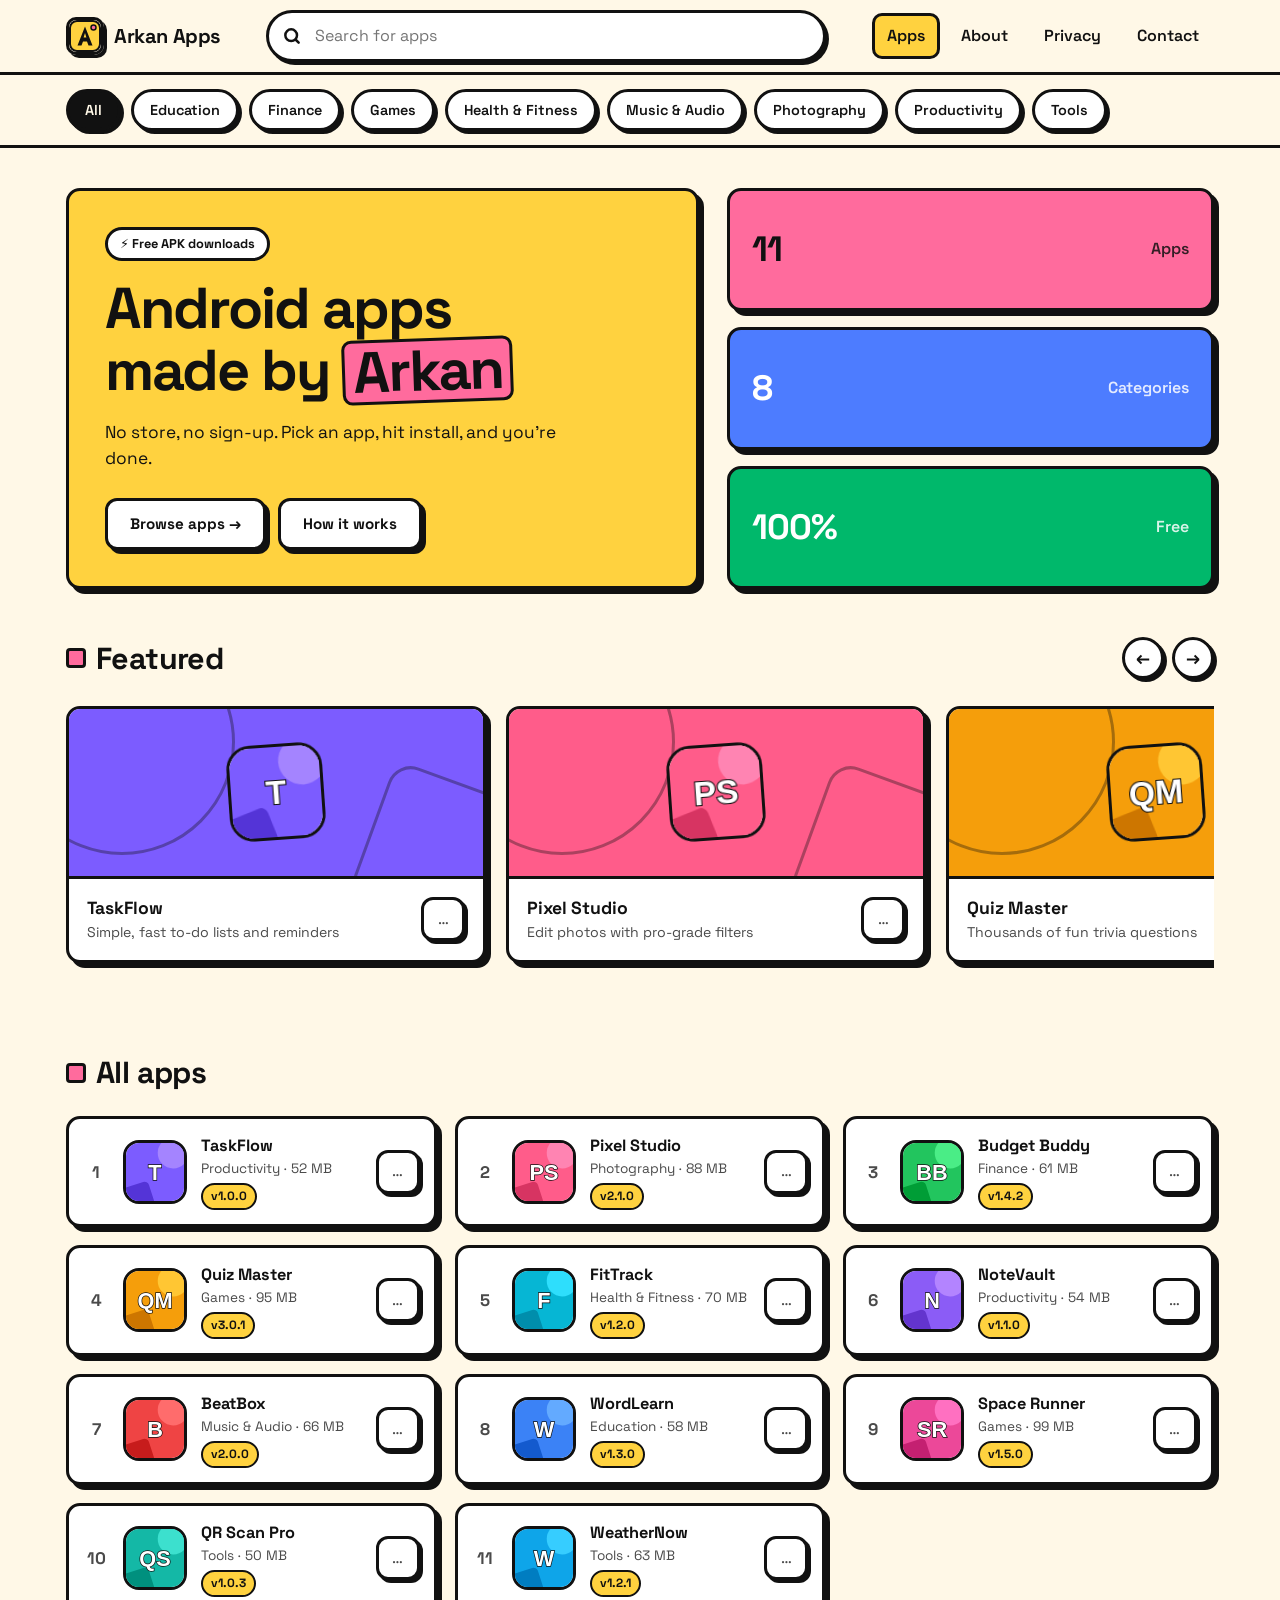
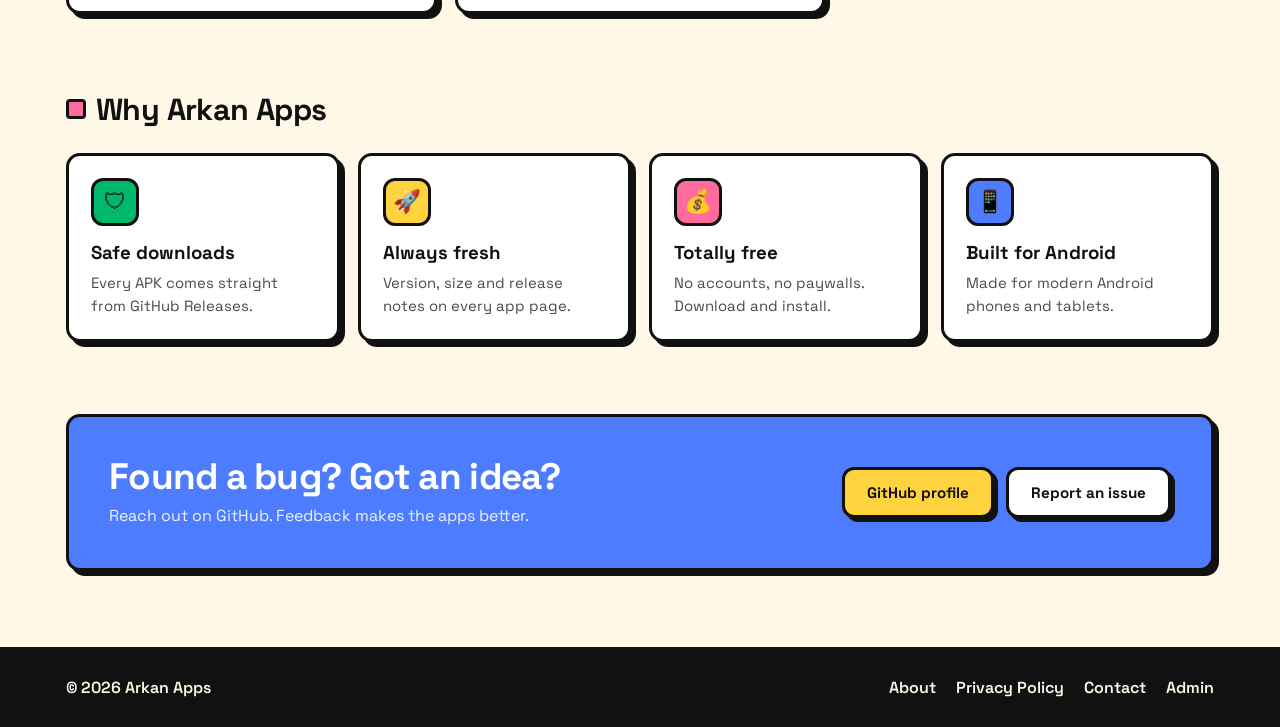
==== commit 6eab813e: "Add admin panel: login, drag-drop APK/icon/screenshot upload via GitHub API Co-Authored-By: Claude O" ====
--- a/index.html
+++ b/index.html
@@ -114,7 +114,7 @@
   <footer class="footer">
     <div class="container">
       <span>&copy; <span id="year"></span> Arkan Apps</span>
-      <nav><a href="about.html">About</a><a href="privacy.html">Privacy Policy</a><a href="index.html#contact">Contact</a></nav>
+      <nav><a href="about.html">About</a><a href="privacy.html">Privacy Policy</a><a href="index.html#contact">Contact</a><a href="admin.html">Admin</a></nav>
     </div>
   </footer>
   <script src="js/app.js"></script>
--- a/css/style.css
+++ b/css/style.css
@@ -252,6 +252,30 @@
   .d-actions .btn-install { flex: 1; min-width: 0; }
   .shot { width: 160px; }
   .cta { padding: 28px 22px; }
+  .cta .hero-actions { width: 100%; }
+  section { padding: 24px 0; }
+  .hero-actions .btn { flex: 1; }
+  .hero-stats { gap: 12px; }
+  .stat strong { font-size: 1.4rem; }
+  .feat { flex-basis: 88%; }
+  .feat-banner { height: 140px; }
+  /* App stats: 2x2 grid instead of sideways scroll */
+  .d-stats { display: grid; grid-template-columns: 1fr 1fr; }
+  .d-stats > div { border-right: 0; }
+  .d-stats > div:nth-child(odd) { border-right: var(--bw) solid var(--line); }
+  .d-stats > div:nth-child(-n+2) { border-bottom: var(--bw) solid var(--line); }
+  .panel { padding: 20px; }
+  .info-table td { font-size: .92rem; }
+}
+@media (max-width: 380px) {
+  :root { --sh: 4px; }
+  .logo span { font-size: 1.1rem; }
+  .hero-card h1 { font-size: 1.9rem; }
+  .stat { padding: 12px 10px; }
+  .stat span { font-size: .8rem; }
+  .row { padding: 12px; gap: 10px; }
+  .app-icon { width: 56px; height: 56px; }
+  .d-actions .btn { padding: 12px 14px; }
 }
 @media (prefers-reduced-motion: reduce) {
   *, *::before, *::after { animation: none !important; transition: none !important; scroll-behavior: auto !important; }
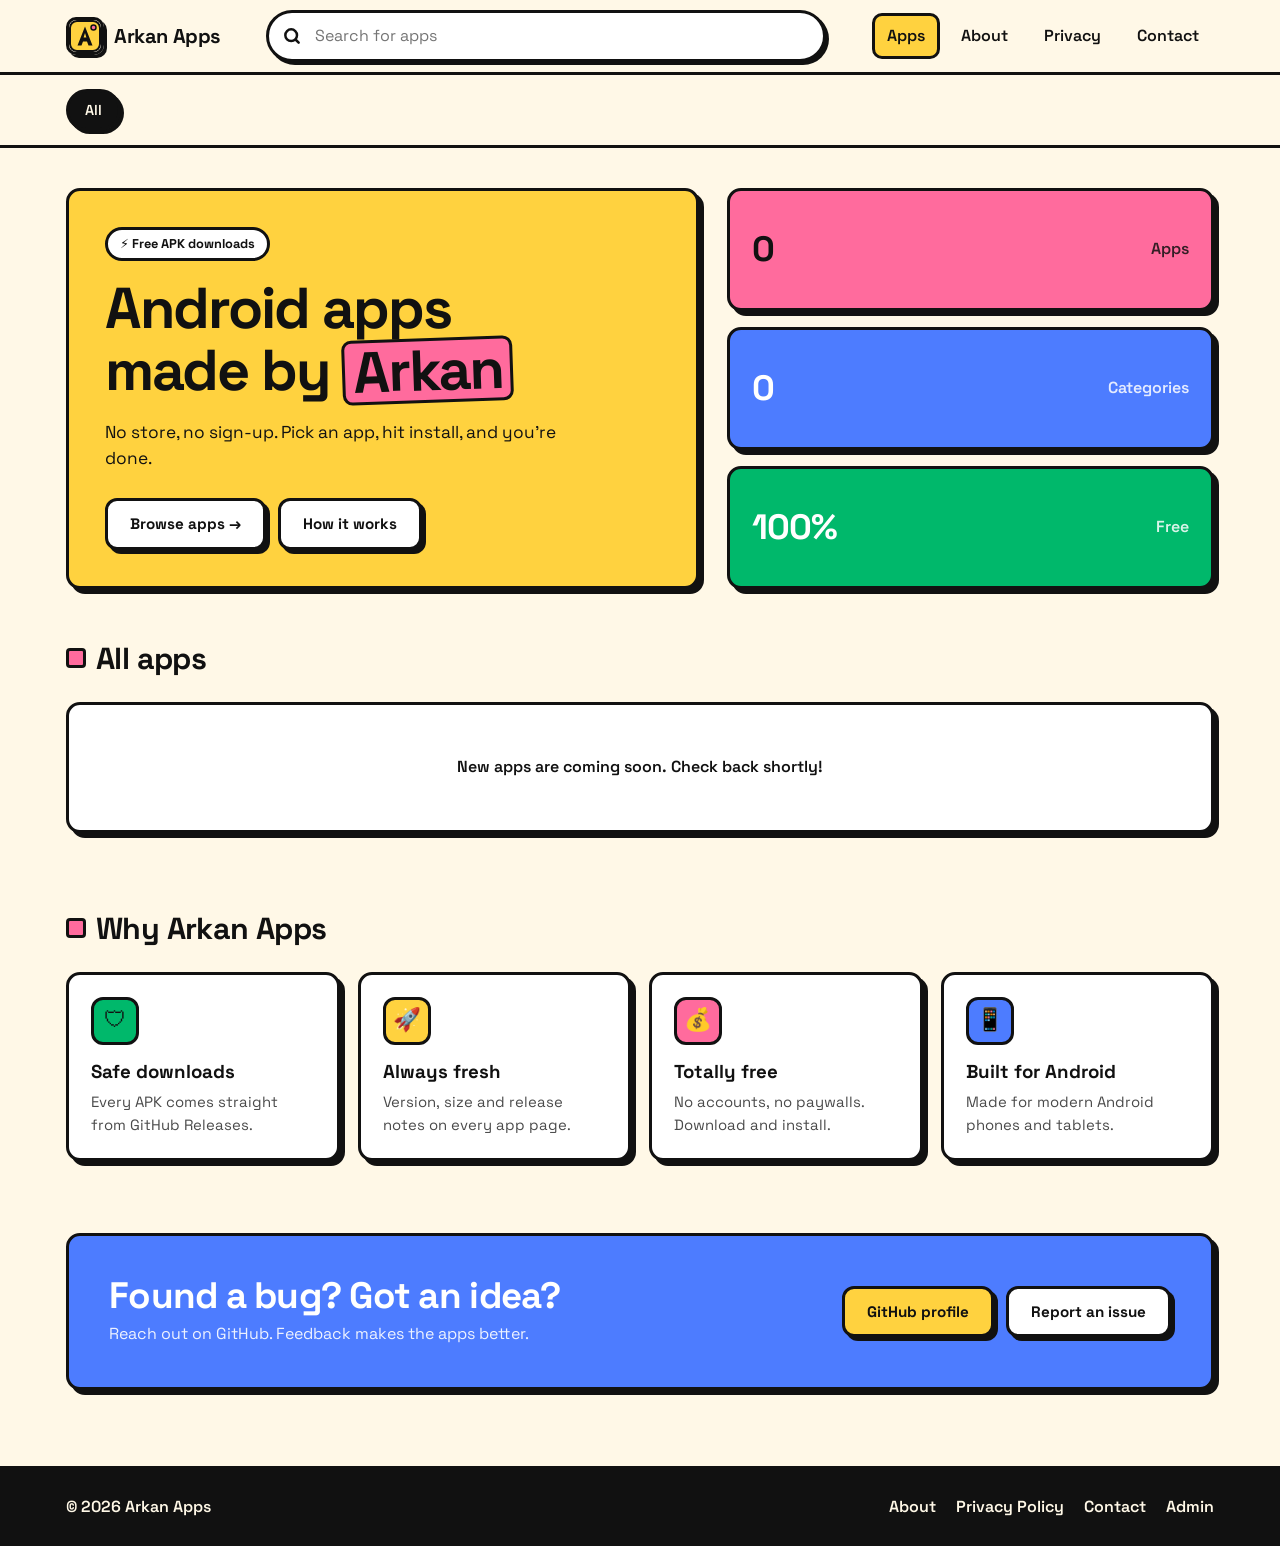
==== commit abec8981: "Home: handle empty catalogue gracefully Co-Authored-By: Claude Opus 5.5 <noreply@anthropic.com>" ====
--- a/index.html
+++ b/index.html
@@ -66,7 +66,7 @@
       </div>
     </section>
 
-    <section data-promo>
+    <section data-promo id="featured-sec">
       <div class="container">
         <div class="section-head">
           <h2>Featured</h2>
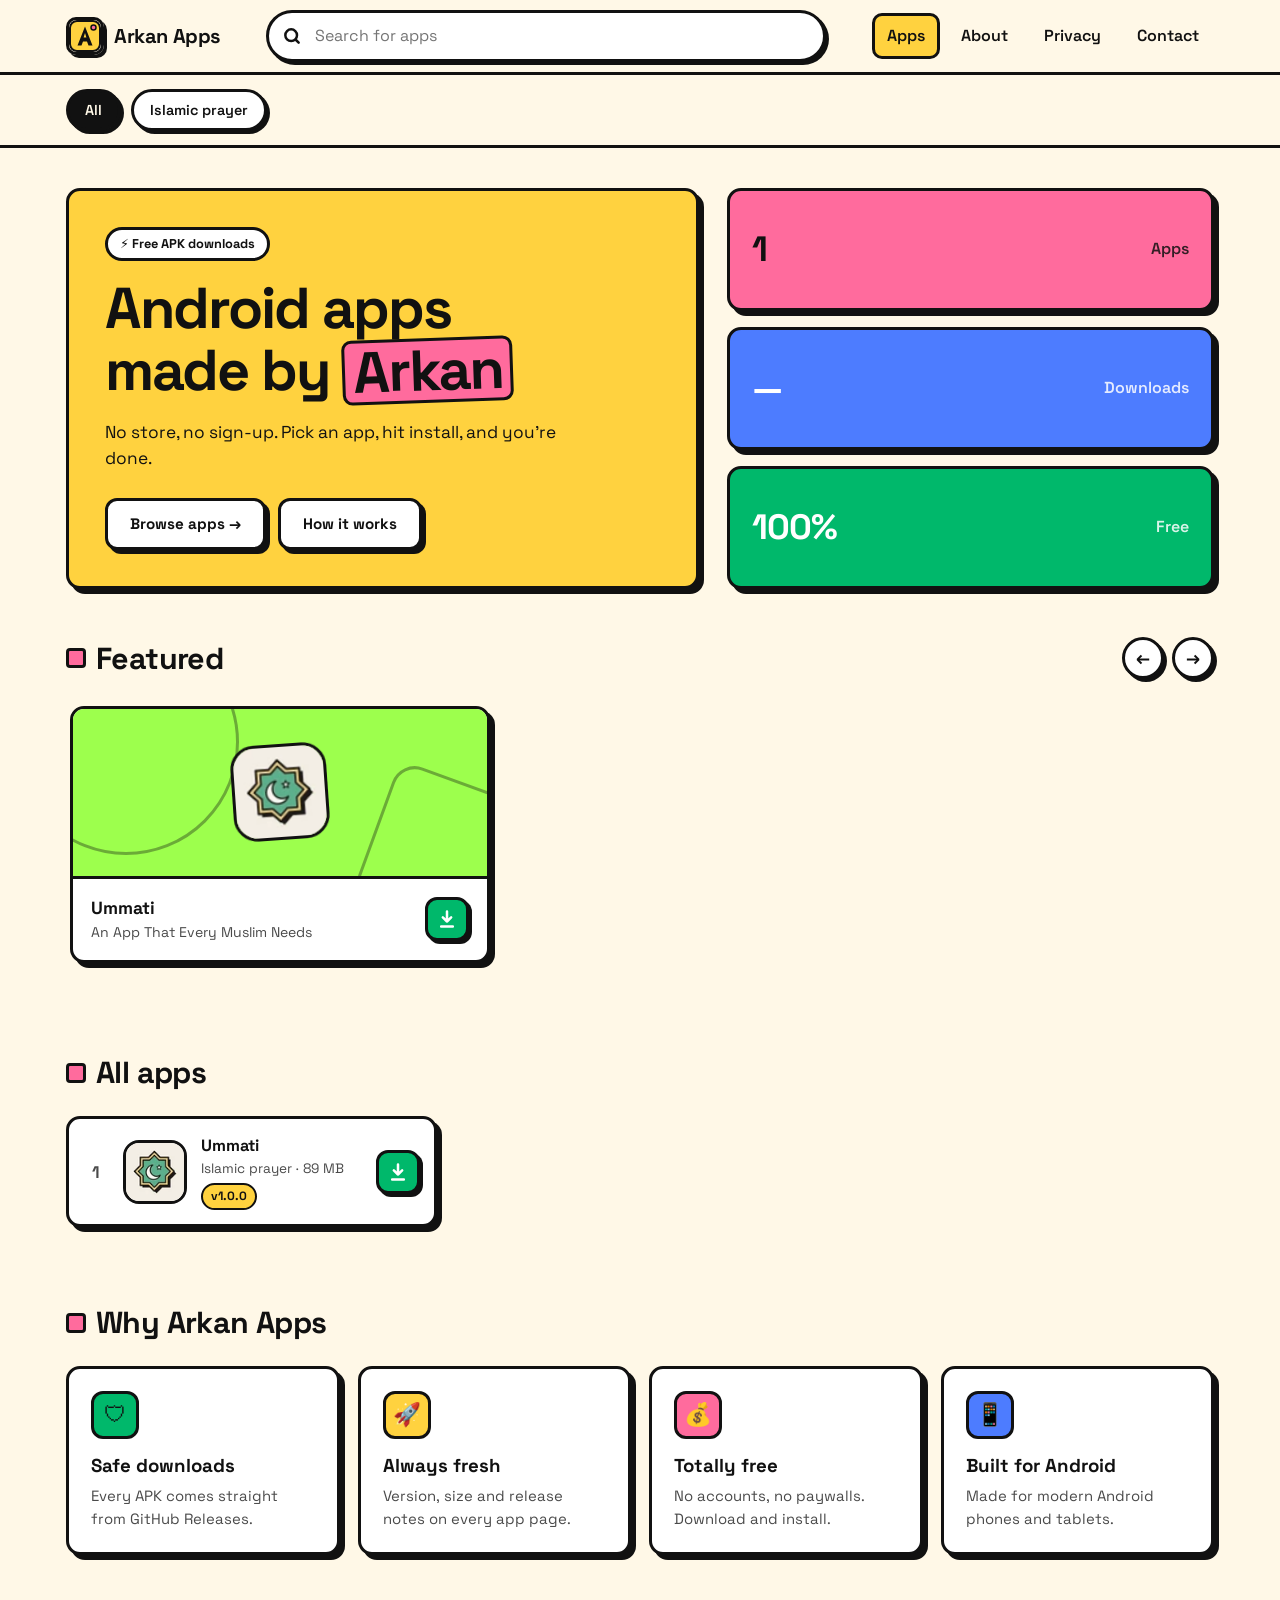
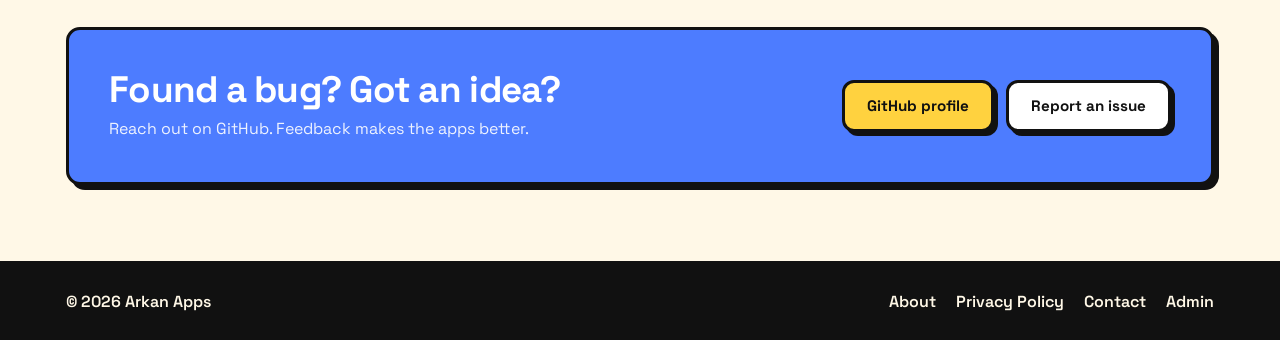
==== commit f61f834e: "Add download counter from GitHub Release download counts Co-Authored-By: Claude Opus 5.5 <noreply@an" ====
--- a/index.html
+++ b/index.html
@@ -60,7 +60,7 @@
         </div>
         <div class="hero-stats">
           <div class="stat box"><strong id="stat-apps">10+</strong><span>Apps</span></div>
-          <div class="stat box"><strong id="stat-cats">—</strong><span>Categories</span></div>
+          <div class="stat box"><strong id="stat-dl">…</strong><span>Downloads</span></div>
           <div class="stat box"><strong>100%</strong><span>Free</span></div>
         </div>
       </div>
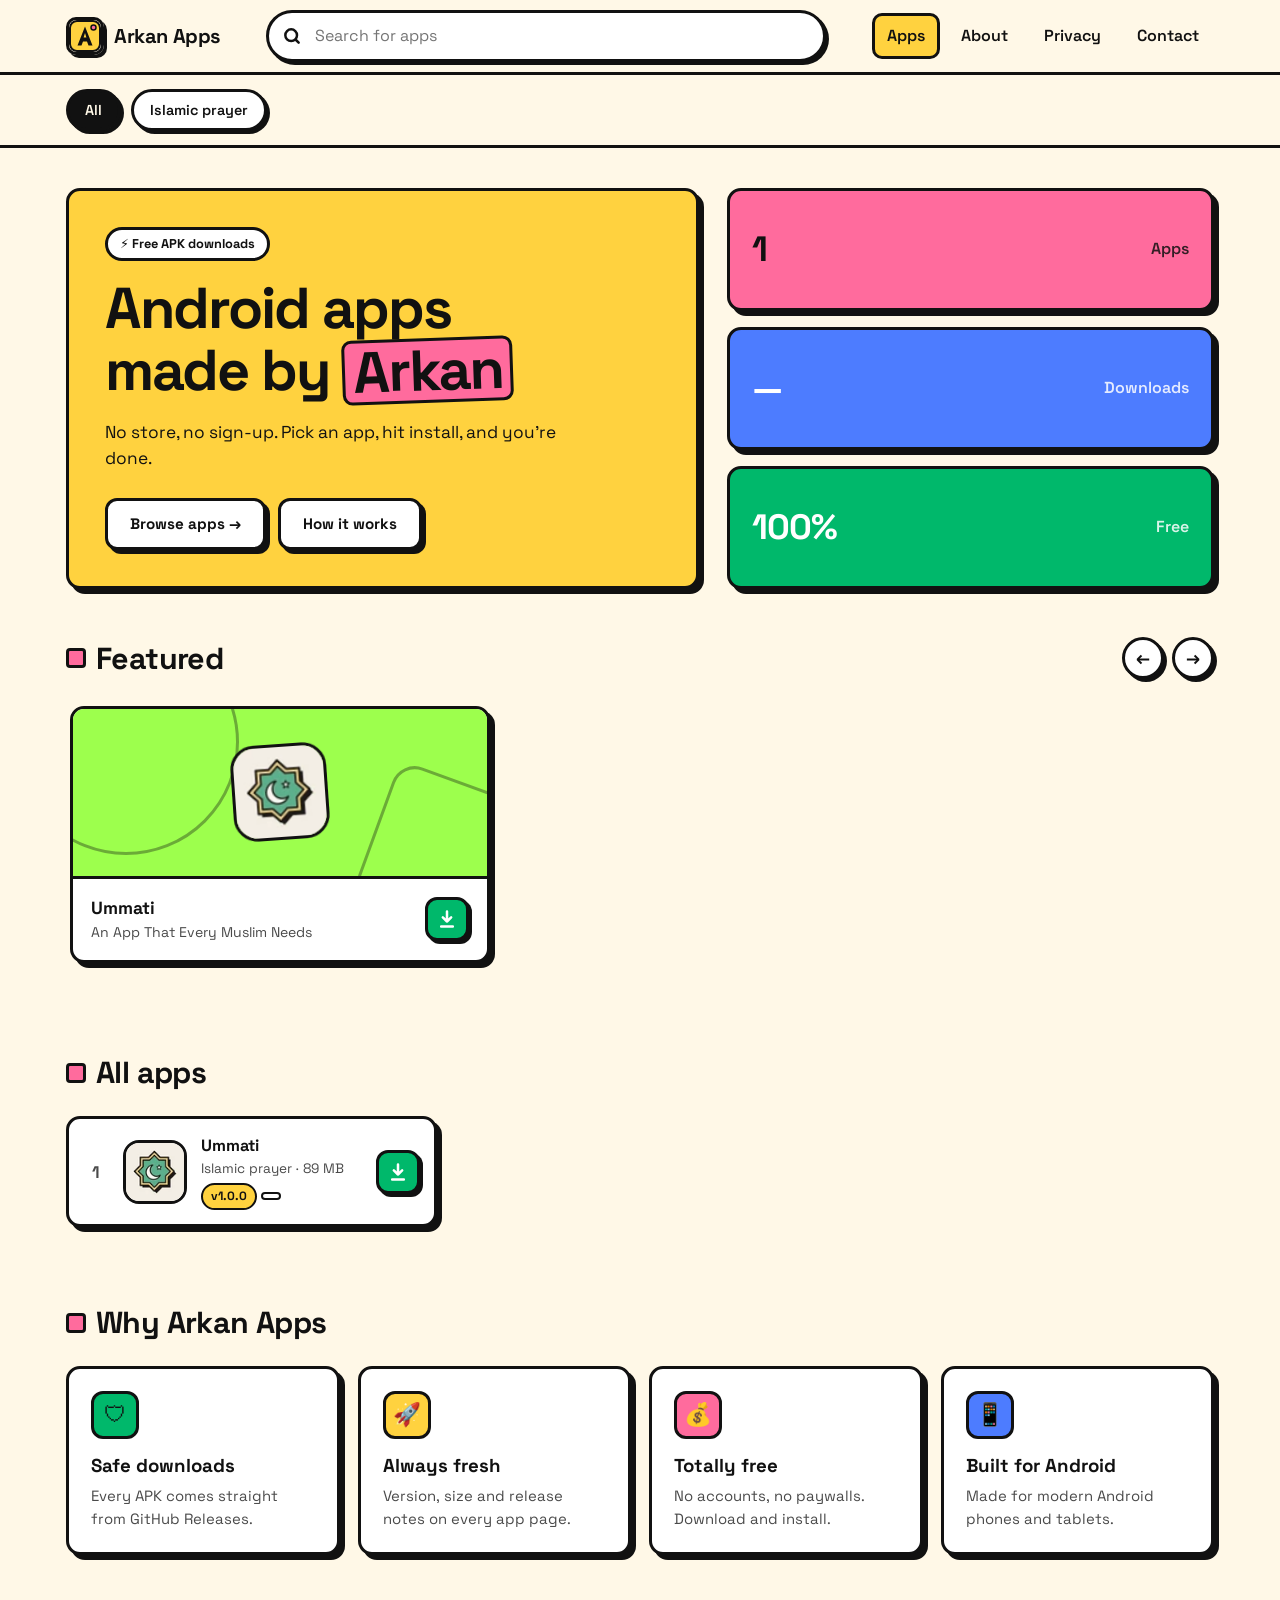
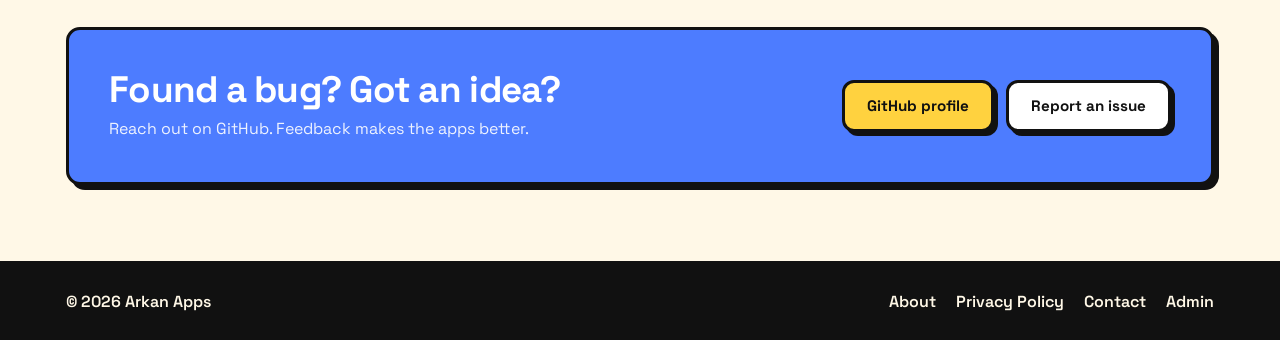
==== commit f98124e4: "Add star ratings (Firebase Firestore, hidden until configured) Co-Authored-By: Claude Opus 5.5 <nore" ====
--- a/index.html
+++ b/index.html
@@ -117,6 +117,7 @@
       <nav><a href="about.html">About</a><a href="privacy.html">Privacy Policy</a><a href="index.html#contact">Contact</a><a href="admin.html">Admin</a></nav>
     </div>
   </footer>
+  <script src="js/ratings-config.js"></script>
   <script src="js/app.js"></script>
 </body>
 </html>
--- a/css/style.css
+++ b/css/style.css
@@ -280,3 +280,32 @@
 @media (prefers-reduced-motion: reduce) {
   *, *::before, *::after { animation: none !important; transition: none !important; scroll-behavior: auto !important; }
 }
+
+/* ---------- Ratings ---------- */
+.stars { position: relative; display: inline-block; font-size: 1.25rem; letter-spacing: 2px; line-height: 1; }
+.stars::before { content: "★★★★★"; color: var(--muted); opacity: .3; }
+.stars::after { content: "★★★★★"; position: absolute; left: 0; top: 0; width: var(--p, 0%); overflow: hidden; white-space: nowrap; color: #ffb400; }
+.rt-wrap { display: grid; grid-template-columns: auto 1fr; gap: 26px; align-items: center; margin-top: 6px; }
+.rt-big { display: grid; justify-items: center; gap: 6px; text-align: center; }
+.rt-big strong { font-size: 3.4rem; line-height: 1; letter-spacing: -.03em; }
+.rt-big small { color: var(--muted); font-weight: 600; }
+.rt-bars { display: grid; gap: 6px; }
+.rt-bar { display: grid; grid-template-columns: 14px 1fr; gap: 10px; align-items: center; font-weight: 700; font-size: .85rem; }
+.rt-track { height: 12px; border: 2px solid var(--line); border-radius: 999px; overflow: hidden; background: var(--bg); }
+.rt-fill { height: 100%; background: var(--yellow); border-right: 2px solid var(--line); transition: width .4s; }
+.rate-title { margin-top: 22px; font-size: 1.05rem; }
+.rate { display: flex; gap: 8px; margin: 10px 0 8px; }
+.rate button {
+  width: 50px; height: 50px; font-size: 1.5rem; line-height: 1; cursor: pointer; color: var(--muted);
+  background: var(--surface); border: var(--bw) solid var(--line); border-radius: 12px;
+  box-shadow: 3px 3px 0 var(--shadow-c); transition: transform .12s, box-shadow .12s, background .12s;
+}
+.rate button.on { background: var(--yellow); color: #111; }
+.rate button:active { transform: translate(3px, 3px); box-shadow: none; }
+.rate button:disabled { cursor: wait; }
+.rt-pill { background: var(--surface); color: var(--text); }
+@media (max-width: 760px) {
+  .rt-wrap { gap: 18px; }
+  .rt-big strong { font-size: 2.8rem; }
+  .rate button { flex: 1; width: auto; }
+}
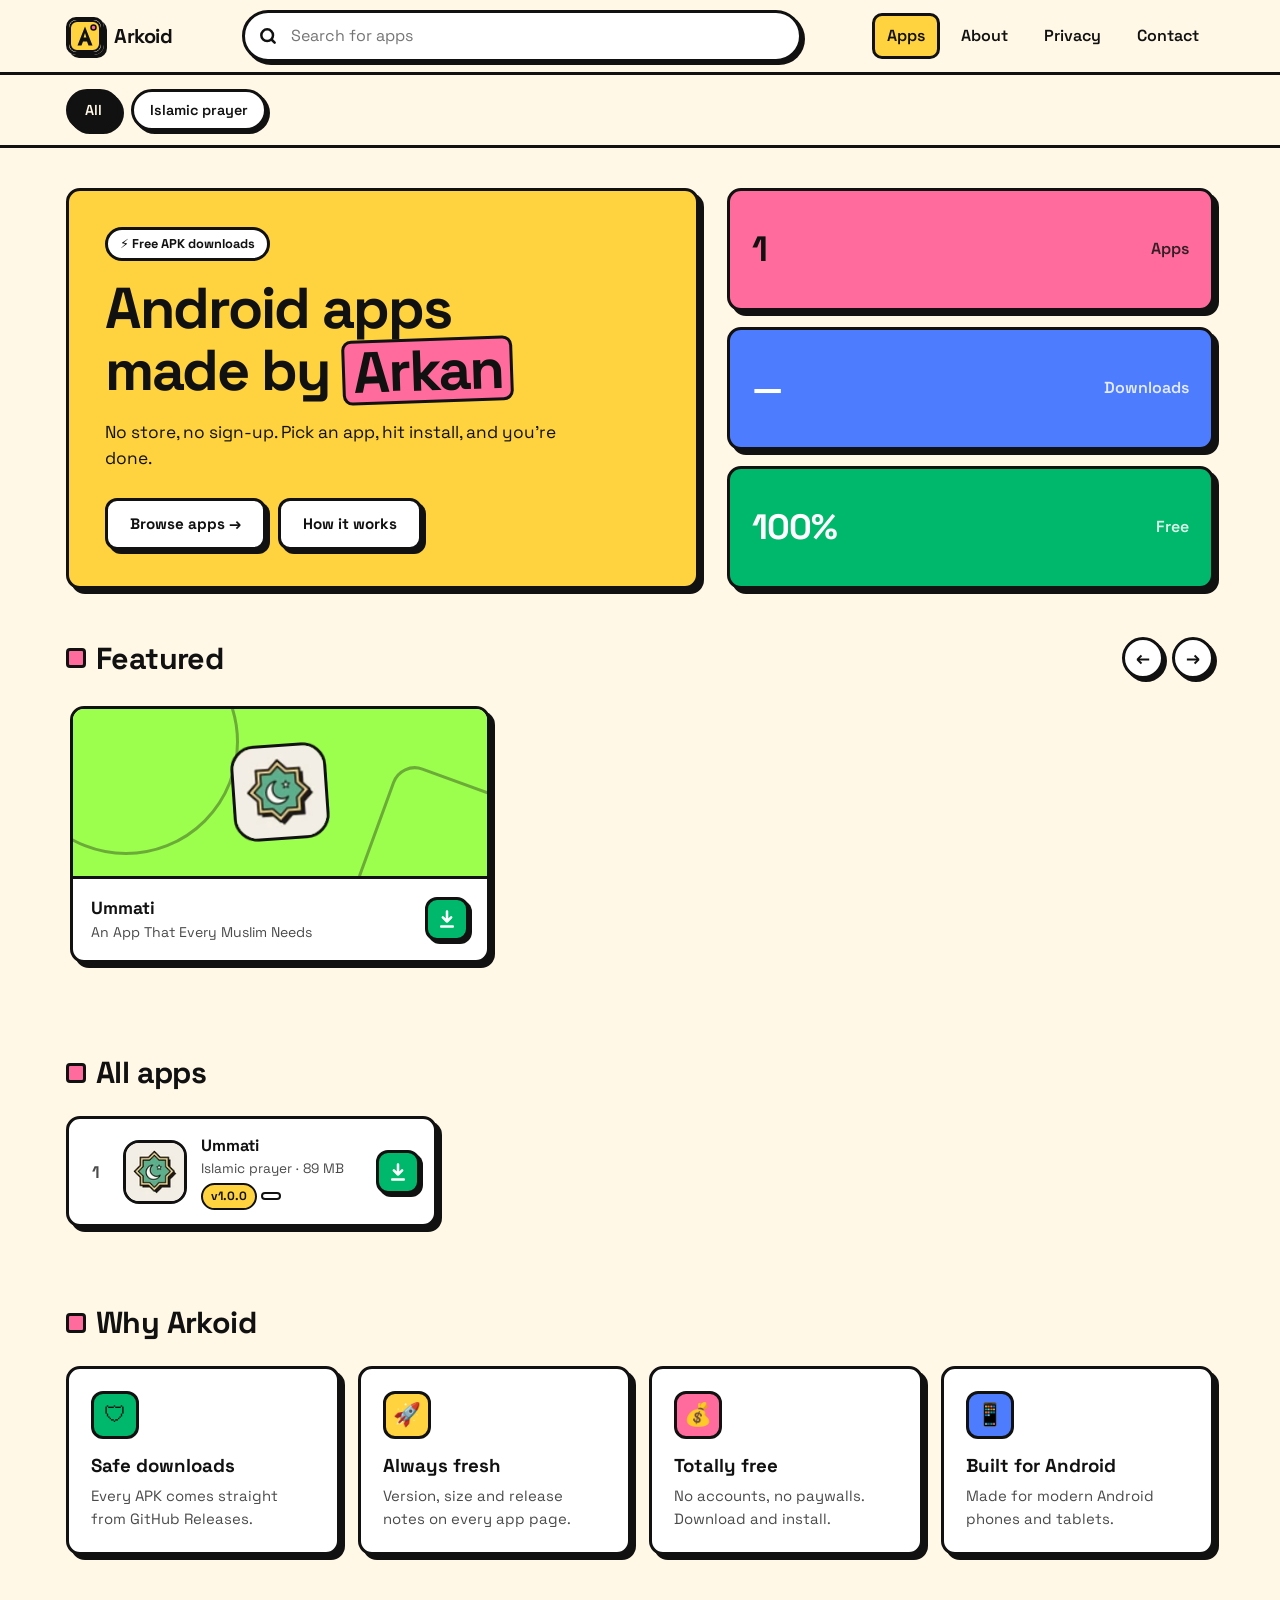
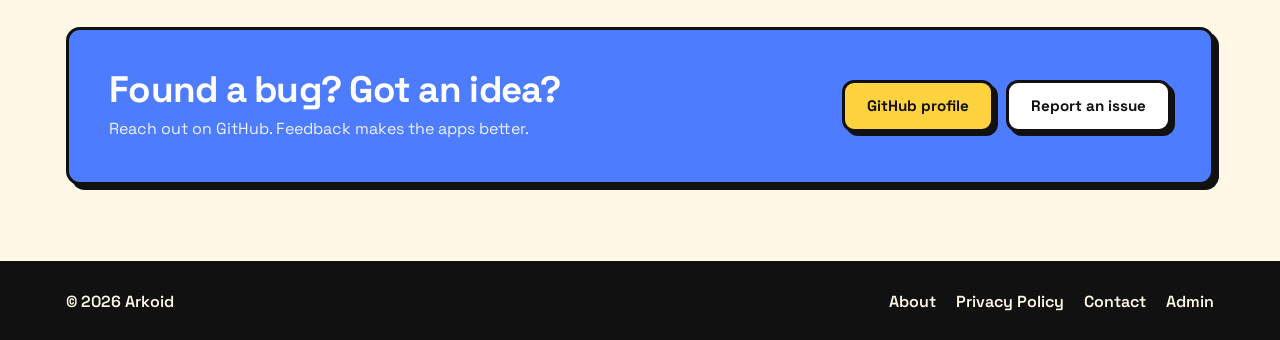
==== commit 59dae0e5: "Rebrand site to Arkoid, PNG share image for WhatsApp/Facebook previews Co-Authored-By: Claude Opus 5" ====
--- a/index.html
+++ b/index.html
@@ -3,17 +3,20 @@
 <head>
   <meta charset="UTF-8">
   <meta name="viewport" content="width=device-width, initial-scale=1.0">
-  <title>Arkan Apps — Download Android Apps (APK)</title>
-  <meta name="description" content="Arkan Apps: download free Android apps directly as APK files. Productivity, games, tools, photography and more — safe downloads hosted on GitHub Releases.">
-  <meta name="keywords" content="Android apps, APK download, Arkan Apps, free Android apps">
+  <title>Arkoid — Android Apps by Arkan (APK Downloads)</title>
+  <meta name="description" content="Arkoid: free Android apps by Arkan, downloaded directly as APK files. Productivity, games, tools, photography and more — safe downloads hosted on GitHub Releases.">
+  <meta name="keywords" content="Arkoid, Android apps, APK download, free Android apps, Arkan">
   <meta name="author" content="Arkan17">
   <meta name="theme-color" content="#fff8e7">
   <link rel="canonical" href="https://arkan17.github.io/">
   <meta property="og:type" content="website">
-  <meta property="og:title" content="Arkan Apps — Download Android Apps">
+  <meta property="og:title" content="Arkoid — Download Android Apps">
   <meta property="og:description" content="Free Android apps, direct APK downloads.">
   <meta property="og:url" content="https://arkan17.github.io/">
-  <meta property="og:image" content="https://arkan17.github.io/assets/og-image.svg">
+  <meta property="og:image" content="https://arkan17.github.io/assets/og-image.png">
+  <meta property="og:image:width" content="1200">
+  <meta property="og:image:height" content="630">
+  <meta property="og:site_name" content="Arkoid">
   <meta name="twitter:card" content="summary_large_image">
   <link rel="icon" type="image/svg+xml" href="assets/favicon.svg">
   <link rel="preconnect" href="https://fonts.googleapis.com">
@@ -21,13 +24,13 @@
   <link href="https://fonts.googleapis.com/css2?family=Space+Grotesk:wght@400;500;600;700&display=swap" rel="stylesheet">
   <link rel="stylesheet" href="css/style.css">
   <script type="application/ld+json">
-  {"@context":"https://schema.org","@type":"WebSite","name":"Arkan Apps","url":"https://arkan17.github.io/","potentialAction":{"@type":"SearchAction","target":"https://arkan17.github.io/?q={search_term_string}","query-input":"required name=search_term_string"}}
+  {"@context":"https://schema.org","@type":"WebSite","name":"Arkoid","url":"https://arkan17.github.io/","potentialAction":{"@type":"SearchAction","target":"https://arkan17.github.io/?q={search_term_string}","query-input":"required name=search_term_string"}}
   </script>
 </head>
 <body data-page="home">
   <header class="topbar">
     <div class="container bar">
-      <a class="logo" href="index.html"><img src="assets/favicon.svg" alt="" width="38" height="38"><span>Arkan Apps</span></a>
+      <a class="logo" href="index.html"><img src="assets/favicon.svg" alt="" width="38" height="38"><span>Arkoid</span></a>
       <form class="search" id="search-form" action="index.html" role="search">
         <svg width="20" height="20" viewBox="0 0 24 24" fill="none" stroke="currentColor" stroke-width="3" stroke-linecap="round" aria-hidden="true"><circle cx="11" cy="11" r="7"/><path d="M20 20l-3.5-3.5"/></svg>
         <input id="search" name="q" type="search" placeholder="Search for apps" aria-label="Search apps" autocomplete="off">
@@ -85,7 +88,7 @@
 
     <section data-promo>
       <div class="container">
-        <div class="section-head"><h2>Why Arkan Apps</h2></div>
+        <div class="section-head"><h2>Why Arkoid</h2></div>
         <div class="why">
           <div class="box press"><div class="ico" style="background:var(--green)">&#128737;</div><h3>Safe downloads</h3><p>Every APK comes straight from GitHub Releases.</p></div>
           <div class="box press"><div class="ico" style="background:var(--yellow)">&#128640;</div><h3>Always fresh</h3><p>Version, size and release notes on every app page.</p></div>
@@ -113,7 +116,7 @@
 
   <footer class="footer">
     <div class="container">
-      <span>&copy; <span id="year"></span> Arkan Apps</span>
+      <span>&copy; <span id="year"></span> Arkoid</span>
       <nav><a href="about.html">About</a><a href="privacy.html">Privacy Policy</a><a href="index.html#contact">Contact</a><a href="admin.html">Admin</a></nav>
     </div>
   </footer>
--- a/css/style.css
+++ b/css/style.css
@@ -1,5 +1,5 @@
 /* =========================================================
-   Arkan Apps — Neo-Brutalist theme, Play Store style UX
+   Arkoid — Neo-Brutalist theme, Play Store style UX
    Edit the tokens in :root to restyle the whole site.
    ========================================================= */
 :root {
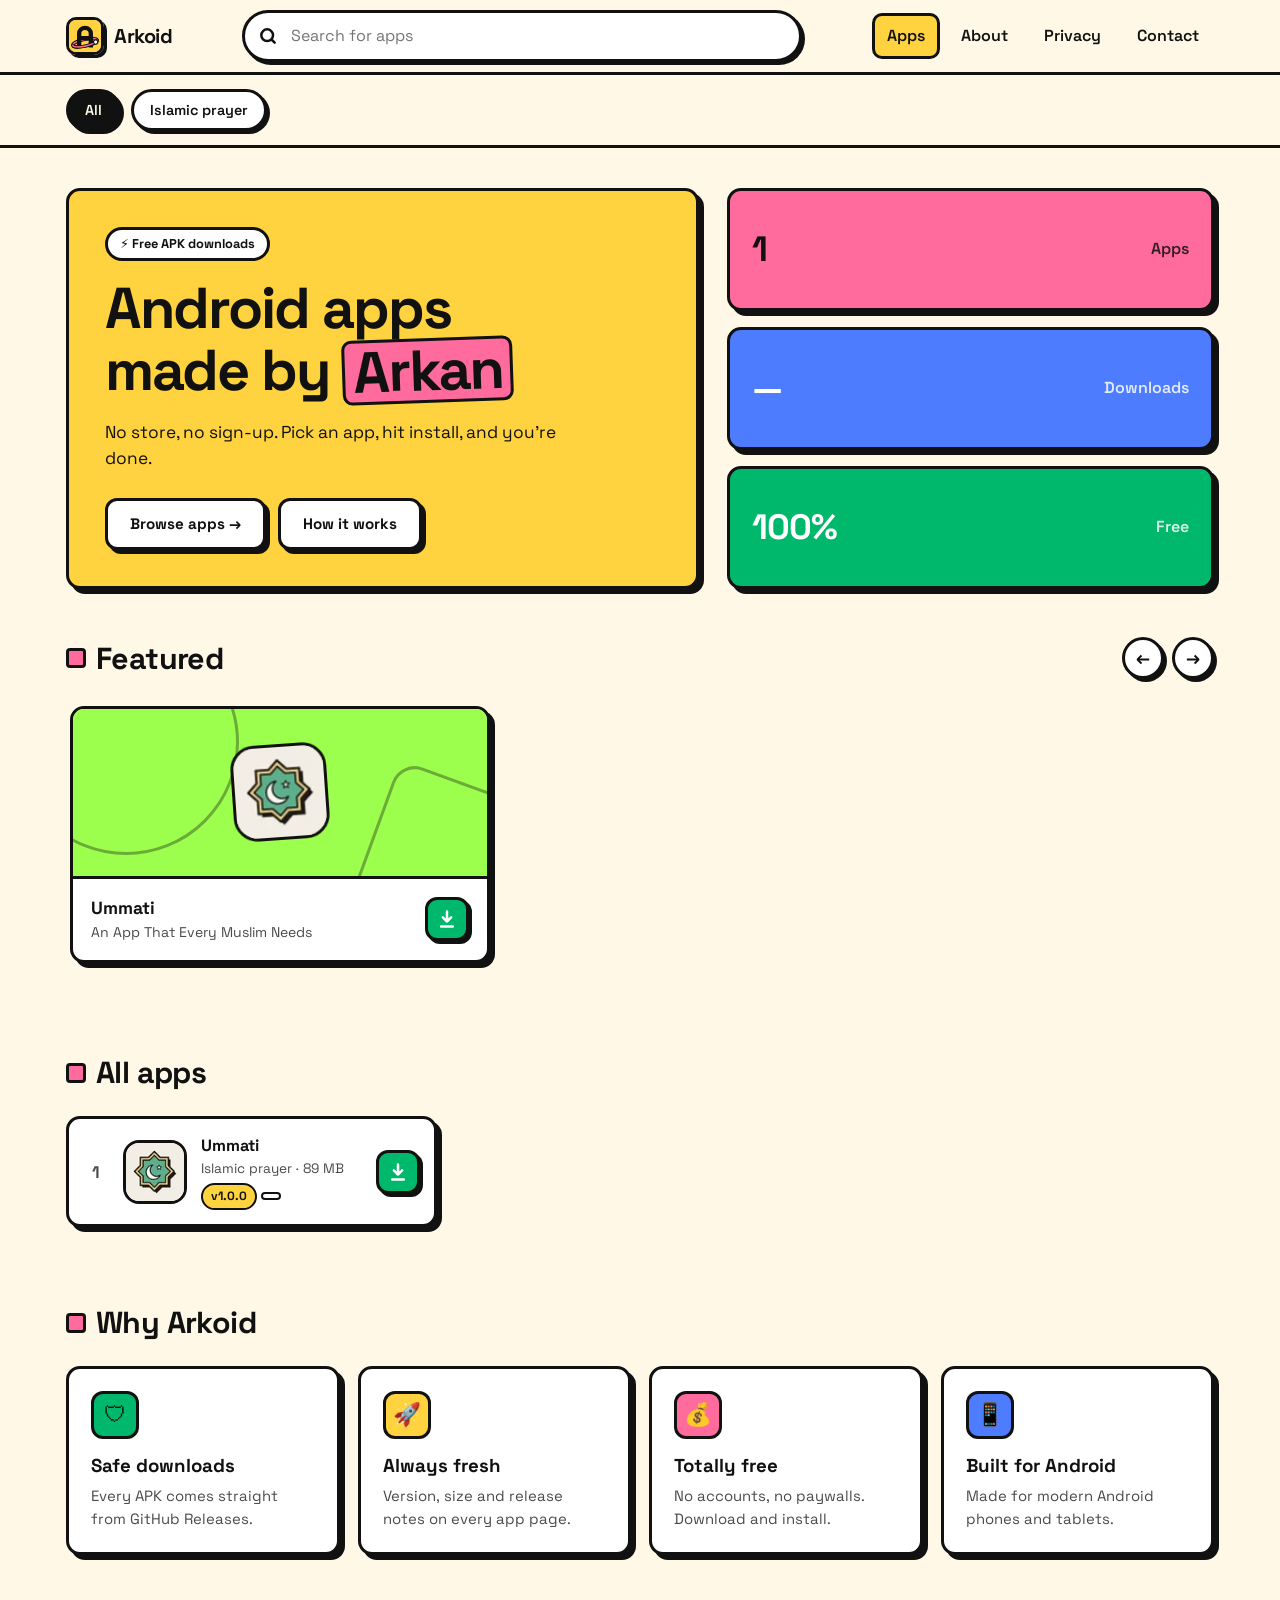
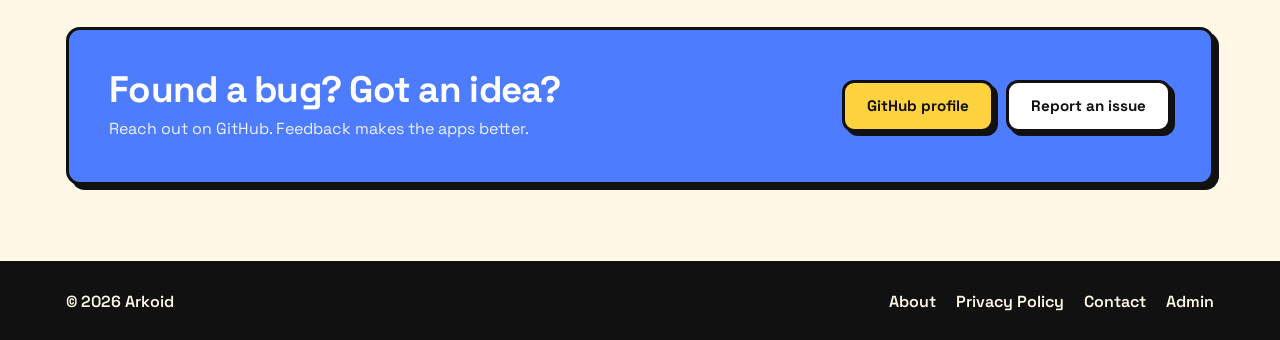
==== commit 3b52c11c: "New Arkoid logo: arch-shaped A with orbit ring; favicon, header logo, touch icon, share image Co-Aut" ====
--- a/index.html
+++ b/index.html
@@ -19,6 +19,7 @@
   <meta property="og:site_name" content="Arkoid">
   <meta name="twitter:card" content="summary_large_image">
   <link rel="icon" type="image/svg+xml" href="assets/favicon.svg">
+  <link rel="apple-touch-icon" href="assets/apple-touch-icon.png">
   <link rel="preconnect" href="https://fonts.googleapis.com">
   <link rel="preconnect" href="https://fonts.gstatic.com" crossorigin>
   <link href="https://fonts.googleapis.com/css2?family=Space+Grotesk:wght@400;500;600;700&display=swap" rel="stylesheet">
@@ -30,7 +31,7 @@
 <body data-page="home">
   <header class="topbar">
     <div class="container bar">
-      <a class="logo" href="index.html"><img src="assets/favicon.svg" alt="" width="38" height="38"><span>Arkoid</span></a>
+      <a class="logo" href="index.html"><img src="assets/logo.svg" alt="Arkoid logo" width="38" height="38"><span>Arkoid</span></a>
       <form class="search" id="search-form" action="index.html" role="search">
         <svg width="20" height="20" viewBox="0 0 24 24" fill="none" stroke="currentColor" stroke-width="3" stroke-linecap="round" aria-hidden="true"><circle cx="11" cy="11" r="7"/><path d="M20 20l-3.5-3.5"/></svg>
         <input id="search" name="q" type="search" placeholder="Search for apps" aria-label="Search apps" autocomplete="off">
